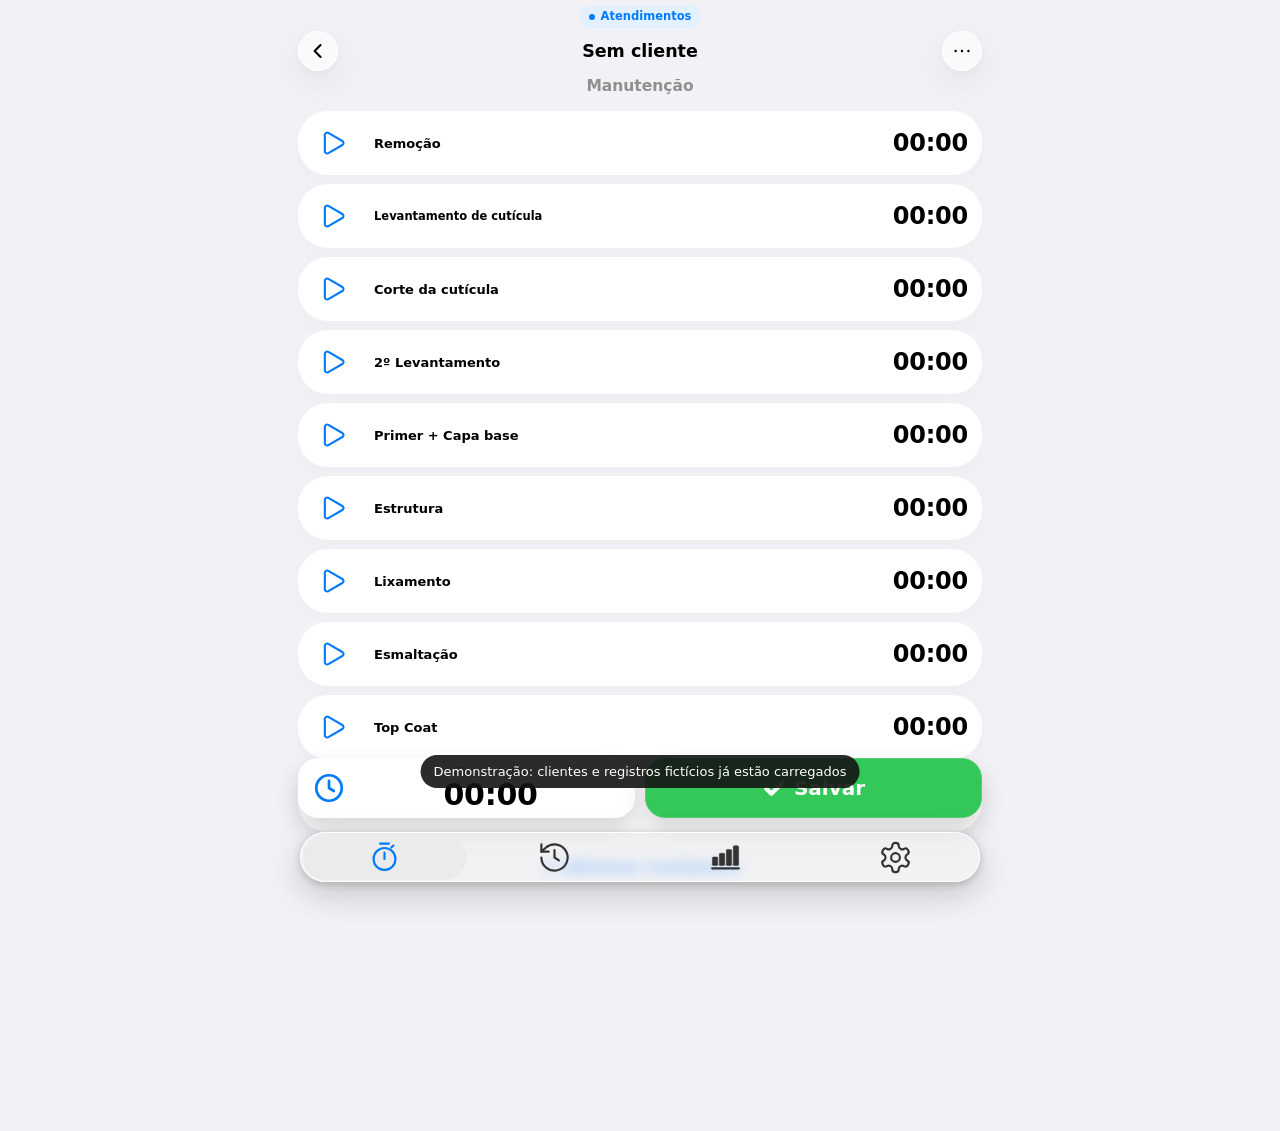
==== index.html @ 754de87c "Add files via upload" ====
<!doctype html>
<html lang="pt-BR" data-visual-style="classic">
<head>
  <meta charset="utf-8" />
  <meta name="viewport" content="width=device-width,initial-scale=1,viewport-fit=cover,user-scalable=no" />
  <meta name="theme-color" content="#F2F2F6" media="(prefers-color-scheme: light)" />
  <meta name="theme-color" content="#000000" media="(prefers-color-scheme: dark)" />
  <meta name="apple-mobile-web-app-capable" content="yes" />
  <meta name="apple-mobile-web-app-status-bar-style" content="default" />
  <meta name="apple-mobile-web-app-title" content="Cronômetro" />
  <meta name="robots" content="noindex,nofollow" />
  <link rel="manifest" href="./manifest.webmanifest" />
  <link rel="icon" type="image/png" sizes="192x192" href="./app-icon-192.png" />
  <link rel="apple-touch-icon" sizes="180x180" href="./apple-touch-icon.png" />
  <link rel="stylesheet" href="./styles.css" />
  <title>Cronômetro</title>
</head>
<body>
  <div id="app"><div class="boot-message">Abrindo Cronômetro…</div></div>
  <div id="toast" class="toast" role="status" aria-live="polite"></div>
  <script>window.APP_RELEASE="0.8.9";</script>
  <script src="./app.js"></script>
</body>
</html>
---- styles.css ----
:root{
  color-scheme:light dark;
  --bg:var(--light-bg,#F2F2F6);
  --card:var(--light-card,#FFFFFF);
  --text:var(--light-text,#000000);
  --secondary:var(--light-secondary,#85858A);
  --placeholder:var(--light-placeholder,#C5C5C7);
  --line:var(--light-line,#E7E7E8);
  --glass:var(--light-glass,rgba(255,255,255,.62));
  --float-border:var(--light-float-border,rgba(255,255,255,.92));
  --used-text:var(--light-used,#9A9A9F);

  --accent:var(--accent-light,#007AFF);
  --running:var(--action-light,#34C759);
  --action:var(--action-light,#34C759);
  --danger:#FF3B30;
  --delete-fixed:#E22400;

  --header-circle-border-color:var(--light-header-circle-border,#FFFFFF);
  --timer-border-color:var(--light-timer-border,#FFFFFF);

  --total-bg:var(--light-total-bg,#FFFFFF);
  --total-text:var(--light-total-text,#000000);
  --total-secondary:var(--light-total-secondary,#85858A);
  --total-border:var(--light-total-border,#FFFFFF);
  --total-icon-bg:var(--light-total-icon-bg,#EAF3FF);

  --save-bg:var(--action-light,#34C759);
  --save-border:var(--save-border-light,#56CF74);

  --tabbar-bg:var(--light-tabbar-bg,rgba(242,242,242,.53));
  --tabbar-border-color:var(--light-tabbar-border,#FFFFFF);
  --tabbar-icon-color:var(--light-tabbar-icon,#333333);
  --tabbar-selected-bg:var(--light-tabbar-selected-bg,#EBEBEB);
}

:root[data-theme="light"]{color-scheme:light}
:root[data-theme="dark"]{
  color-scheme:dark;
  --bg:var(--dark-bg,#000000);
  --card:var(--dark-card,#1C1C1E);
  --text:var(--dark-text,#FFFFFF);
  --secondary:var(--dark-secondary,#98989D);
  --placeholder:var(--dark-placeholder,#636366);
  --line:var(--dark-line,#38383A);
  --glass:var(--dark-glass,rgba(44,44,46,.72));
  --float-border:var(--dark-float-border,rgba(255,255,255,.12));
  --used-text:var(--dark-used,#747478);
  --accent:var(--accent-dark,#0A84FF);
  --running:var(--action-dark,#30D158);
  --action:var(--action-dark,#30D158);
  --danger:#FF453A;
  --header-circle-border-color:var(--dark-header-circle-border,#474747);
  --timer-border-color:var(--dark-timer-border,#38383A);
  --total-bg:var(--dark-total-bg,#1C1C1E);
  --total-text:var(--dark-total-text,#FFFFFF);
  --total-secondary:var(--dark-total-secondary,#98989D);
  --total-border:var(--dark-total-border,#38383A);
  --total-icon-bg:var(--dark-total-icon-bg,#172A40);
  --save-bg:var(--action-dark,#30D158);
  --save-border:var(--save-border-dark,#30D158);
  --tabbar-bg:var(--dark-tabbar-bg,rgba(28,28,30,.53));
  --tabbar-border-color:var(--dark-tabbar-border,#474747);
  --tabbar-icon-color:var(--dark-tabbar-icon,#C2C2C2);
  --tabbar-selected-bg:var(--dark-tabbar-selected-bg,#3A3A3C);
}

@media(prefers-color-scheme:dark){
  :root:not([data-theme="light"]){
    color-scheme:dark;
    --bg:var(--dark-bg,#000000);
    --card:var(--dark-card,#1C1C1E);
    --text:var(--dark-text,#FFFFFF);
    --secondary:var(--dark-secondary,#98989D);
    --placeholder:var(--dark-placeholder,#636366);
    --line:var(--dark-line,#38383A);
    --glass:var(--dark-glass,rgba(44,44,46,.72));
    --float-border:var(--dark-float-border,rgba(255,255,255,.12));
    --used-text:var(--dark-used,#747478);
    --accent:var(--accent-dark,#0A84FF);
    --running:var(--action-dark,#30D158);
    --action:var(--action-dark,#30D158);
    --danger:#FF453A;
    --header-circle-border-color:var(--dark-header-circle-border,#474747);
    --timer-border-color:var(--dark-timer-border,#38383A);
    --total-bg:var(--dark-total-bg,#1C1C1E);
    --total-text:var(--dark-total-text,#FFFFFF);
    --total-secondary:var(--dark-total-secondary,#98989D);
    --total-border:var(--dark-total-border,#38383A);
    --total-icon-bg:var(--dark-total-icon-bg,#172A40);
    --save-bg:var(--action-dark,#30D158);
    --save-border:var(--save-border-dark,#30D158);
    --tabbar-bg:var(--dark-tabbar-bg,rgba(28,28,30,.53));
    --tabbar-border-color:var(--dark-tabbar-border,#474747);
    --tabbar-icon-color:var(--dark-tabbar-icon,#C2C2C2);
    --tabbar-selected-bg:var(--dark-tabbar-selected-bg,#3A3A3C);
  }
}

*{box-sizing:border-box}
html{-webkit-text-size-adjust:100%;text-size-adjust:100%;background:var(--bg)}
html,body{margin:0;min-height:100%;font-family:-apple-system,BlinkMacSystemFont,"SF Pro Text","SF Pro Display",system-ui,sans-serif;background:var(--bg);color:var(--text)}
body{padding:env(safe-area-inset-top) 0 env(safe-area-inset-bottom);font-size:16px}
button,input,select,textarea{font:inherit;color:inherit}
button{cursor:pointer;-webkit-tap-highlight-color:transparent}
button:disabled{opacity:.28;cursor:default}

.app-shell{min-height:100vh;padding-bottom:calc(78px + env(safe-area-inset-bottom))}
.content{padding:var(--content-top,14px) var(--content-side,18px) 28px}
.sf-icon{width:24px;height:24px;fill:none;stroke:currentColor;stroke-width:var(--icon-stroke,1.8);stroke-linecap:round;stroke-linejoin:round;display:block;flex:0 0 auto}
.muted,.secondary-value{color:var(--secondary)}
.danger{color:var(--danger)!important}
.primary{color:var(--accent)}
.small{font-size:.84rem}
.sr-only{position:absolute!important;width:1px!important;height:1px!important;padding:0!important;margin:-1px!important;overflow:hidden!important;clip:rect(0,0,0,0)!important;white-space:nowrap!important;border:0!important}

.app-version-badge{
  position:fixed;top:calc(4px + env(safe-area-inset-top));left:50%;transform:translateX(-50%);z-index:9999;
  padding:2px 6px;border-radius:999px;font-size:9px;line-height:1.2;font-weight:600;letter-spacing:.01em;
  color:var(--secondary);background:color-mix(in srgb,var(--card) 78%,transparent);
  backdrop-filter:blur(10px);-webkit-backdrop-filter:blur(10px);pointer-events:none;
}


/* Cabeçalhos */
.topbar{
  position:sticky;top:0;z-index:10;background:var(--bg);border:0;
  min-height:var(--topbar-height,54px);padding:7px var(--content-side,18px) 8px;
}
.topbar>h1{margin:0;text-align:center;font-size:20px;font-weight:700;line-height:44px}
.topbar.simple{display:grid;grid-template-columns:1fr auto 1fr;align-items:center}
.topbar.simple h1{grid-column:2;margin:0;text-align:center;font-size:20px;font-weight:700;line-height:44px}
.section-tab-header{min-height:74px;padding-top:10px;padding-bottom:10px;display:grid;align-items:center}
.section-tab-header>h1,.section-tab-header.simple h1{line-height:54px}
.header-pill{grid-column:3;grid-row:1;justify-self:end;border:1px solid var(--float-border);background:var(--glass);color:var(--accent);min-height:38px;border-radius:999px;padding:0 12px;font-size:13px;font-weight:650;backdrop-filter:blur(22px);-webkit-backdrop-filter:blur(22px)}
.timer-topbar{padding-top:4px;padding-bottom:5px}
.header-row{
  height:var(--header-button,40px);display:grid;
  grid-template-columns:var(--header-button,40px) minmax(0,1fr) var(--header-button,40px);
  align-items:center;gap:8px;position:relative;
}
.circle-button{
  width:var(--header-button,40px);height:var(--header-button,40px);border:0;border-radius:50%;padding:0;
  display:grid;place-items:center;background:var(--glass);color:var(--text);
  backdrop-filter:blur(22px) saturate(145%);-webkit-backdrop-filter:blur(22px) saturate(145%);
}
.circle-button .sf-icon{width:var(--header-icon,22px);height:var(--header-icon,22px)}
.small-circle{width:40px;height:40px}
.glass{background:var(--glass);border:1px solid var(--float-border);box-shadow:0 1px 8px rgba(0,0,0,.035)}
.timer-topbar .circle-button{--icon-stroke:var(--header-icon-stroke,2.3);border:var(--header-circle-border,.75px) solid var(--header-circle-border-color,#fff);box-shadow:0 12px 36px rgba(0,0,0,.07),0 2px 8px rgba(0,0,0,.035)}
.timer-topbar .circle-button .sf-icon{stroke-width:var(--header-icon-stroke,2.3)}
.current-title{
  min-width:0;height:40px;border:0;background:transparent;color:var(--text);padding:0 4px;text-align:center;
  font-size:var(--title-size,17.5px);font-weight:680;line-height:20px;white-space:nowrap;overflow:hidden;text-overflow:ellipsis;
}
.current-title.untitled{font-size:var(--title-size,17.5px);font-weight:620;color:var(--text)}
.current-model-name{text-align:center;color:#8F8F8F;font-size:14.5px;font-weight:560;line-height:18px;margin:3px 0 1px}
.status-line{text-align:center;color:var(--secondary);font-size:12px;line-height:16px;margin-top:2px}
.text-button{grid-column:3;justify-self:end;border:0;background:transparent;color:var(--accent);font-size:15px;font-weight:600;padding:10px 0}

/* Janelas pequenas */
.popover-backdrop{position:fixed;inset:0;z-index:30;background:transparent}
.floating-window{
  background:color-mix(in srgb,var(--card) 94%,transparent);border:1px solid var(--float-border);
  box-shadow:0 12px 36px rgba(0,0,0,.07),0 2px 8px rgba(0,0,0,.035);border-radius:20px;overflow:hidden;z-index:31;
  backdrop-filter:blur(24px) saturate(145%);-webkit-backdrop-filter:blur(24px) saturate(145%);
}
.title-popover{position:absolute;top:40px;left:50%;transform:translateX(-50%);min-width:210px}
.model-popover{position:absolute;right:4px;top:47px;min-width:170px}
.title-popover button,.model-popover button{display:block;width:100%;min-height:44px;border:0;border-bottom:1px solid var(--line);background:transparent;text-align:left;padding:0 16px;font-size:14.5px}
.title-popover button:last-child,.model-popover button:last-child{border-bottom:0}

/* Cronômetros */
.timer-content{padding-top:8px;padding-bottom:160px}
.timer-list{display:grid;gap:var(--timer-list-gap,9px)}
.timer-card{
  width:100%;min-width:0;min-height:var(--timer-min-height,64px);border:var(--timer-border-width,0) solid var(--timer-border-color,transparent);border-radius:var(--timer-radius,30px);
  background:var(--card);color:var(--text);padding:var(--timer-pad-y,11px) var(--timer-pad-x,14px);
  display:grid;grid-template-columns:52px minmax(0,1fr) auto;align-items:center;gap:var(--timer-gap,10px);
  text-align:left;box-shadow:var(--timer-card-shadow,none);overflow:hidden;
}
.timer-card.central{grid-template-columns:1fr;text-align:center;justify-items:center}
.timer-card .icon{
  width:var(--timer-icon-size,38px);height:var(--timer-icon-size,38px);
  --icon-stroke:var(--timer-icon-stroke,1.8);display:grid;place-items:center;background:transparent;color:var(--accent);font-weight:750;
}
.timer-card .icon .sf-icon{width:var(--timer-icon-inner,21px);height:var(--timer-icon-inner,21px);stroke-width:var(--timer-icon-stroke,1.8)}
.timer-card.active .timer-state-icon .sf-icon,.timer-card.active .timer-state-icon .custom-active-icon{width:var(--active-timer-icon-size,28px);height:var(--active-timer-icon-size,28px)}
.custom-active-icon{display:block;object-fit:contain}
.timer-card .name{font-size:var(--timer-name-size,15px);font-weight:var(--timer-name-weight,620);min-width:0;text-align:var(--timer-name-align,left);align-self:var(--timer-name-v-align,center);overflow:hidden;text-overflow:ellipsis}
.timer-card .time{font-variant-numeric:tabular-nums;font-feature-settings:"tnum";font-weight:var(--timer-time-weight,780);font-size:var(--timer-time-size,24px);letter-spacing:-.25px;text-align:var(--timer-time-align,right);align-self:var(--timer-time-v-align,center);white-space:nowrap}
.timer-card.central .name,.timer-card.central .time{text-align:center;width:100%}
.timer-card.active{background:color-mix(in srgb,var(--running) 14%,var(--card));box-shadow:0 12px 30px color-mix(in srgb,var(--running) 20%,transparent)}
.timer-card.active .time{color:var(--running)}
.timer-card.active .icon{color:var(--running);background:transparent}
.timer-card.paused{background:var(--card);opacity:1}
.timer-card.paused .time,.timer-card.paused .name,.timer-card.paused .icon{color:var(--used-text)}
.timer-state-icon.spin .sf-icon,.timer-state-icon.spin .custom-active-icon{animation:timer-disc-spin var(--active-disc-duration,1400ms) linear infinite;transform-origin:50% 50%;will-change:transform}
@keyframes timer-disc-spin{to{transform:rotate(360deg)}}
.badge{display:inline-block;font-size:11px;line-height:16px;padding:1px 7px;border-radius:999px;background:color-mix(in srgb,var(--secondary) 12%,transparent);color:var(--secondary);margin:3px 0 0 6px;vertical-align:middle}
.add-card{--plus-stroke:var(--add-icon-stroke,2.5);border:0;background:transparent;color:var(--accent);min-height:var(--add-height,52px);border-radius:18px;width:100%;font-size:var(--add-text-size,14.5px);font-weight:var(--add-text-weight,620);display:flex;justify-content:center;align-items:center;gap:5px}
.add-card .sf-icon{width:18px;height:18px;stroke-width:var(--add-icon-stroke,2.5)}

/* Grupo flutuante: Tempo total + Salvar */
.floating-actions{
  position:fixed;left:var(--action-group-side,18px);right:var(--action-group-side,18px);bottom:calc(var(--action-group-bottom,82px) + env(safe-area-inset-bottom));
  z-index:19;display:grid;gap:var(--floating-gap,10px);
}
.floating-actions.single{grid-template-columns:1fr}
.floating-actions.timer-actions{grid-template-columns:minmax(0,1fr) minmax(0,1fr)}
.floating-card{background:var(--total-bg,var(--card));border:var(--total-border-width,1px) solid var(--total-border,var(--float-border));box-shadow:var(--total-shadow);backdrop-filter:blur(var(--total-blur,16px));-webkit-backdrop-filter:blur(var(--total-blur,16px))}
.total-card{
  min-width:0;height:var(--floating-height,60px);margin:0;padding:6px 10px 6px 6px;border-radius:var(--total-radius,20px);
  display:grid;grid-template-columns:var(--total-icon-box,48px) minmax(0,1fr);align-items:center;gap:4px;color:var(--total-text,var(--text));
}
.total-card .total-icon{
  width:100%;height:100%;border-radius:0;display:grid;place-items:center;
  color:var(--accent);background:transparent;
}
.total-card .total-icon .sf-icon{
  width:var(--total-icon-size,36px);height:var(--total-icon-size,36px);
  stroke-width:var(--total-icon-stroke,2.35);margin:auto;
}
.total-card .total-copy{
  min-width:0;height:100%;display:grid;grid-template-rows:auto auto;
  align-content:center;justify-items:center;gap:2px;text-align:center;
}
.total-card small{font-size:var(--total-label-size,12px);font-weight:var(--total-label-weight,500);color:var(--total-secondary,var(--secondary));line-height:1.05}
.total-card .total-time{
  font-size:var(--total-time-size,30px);font-weight:var(--total-time-weight,700);line-height:1;
  font-variant-numeric:tabular-nums;font-feature-settings:"tnum";letter-spacing:-.25px;white-space:nowrap;
}
.total-card.running .total-time{color:var(--running)}
.total-colon{display:inline-block;visibility:visible}
.total-colon.blink{animation:total-colon-blink 1s steps(1,end) infinite}
@keyframes total-colon-blink{0%,49.999%{visibility:visible}50%,99.999%{visibility:hidden}100%{visibility:visible}}
.save-btn{
  --check-stroke:var(--save-icon-stroke,4);
  min-width:0;height:var(--floating-height,60px);border:var(--save-border-width,1px) solid var(--save-border);border-radius:var(--save-radius,20px);
  background:var(--save-bg,var(--action));color:#fff;font-size:var(--save-text-size,20px);font-weight:var(--save-text-weight,700);
  box-shadow:var(--save-shadow);backdrop-filter:blur(var(--save-blur,0));-webkit-backdrop-filter:blur(var(--save-blur,0));
  display:flex;align-items:center;justify-content:center;gap:var(--save-gap,7px)
}
.save-btn .sf-icon{width:var(--save-icon-size,25px);height:var(--save-icon-size,25px);stroke-width:var(--save-icon-stroke,4)}

/* Barra de abas flutuante — não existe rodapé atrás */
.tabbar{
  position:fixed;bottom:calc(var(--tabbar-bottom,18px) + env(safe-area-inset-bottom));left:var(--tabbar-left,14px);right:var(--tabbar-right,14px);z-index:20;
  height:var(--tabbar-height,50px);display:flex;gap:var(--tabbar-gap,6px);padding:var(--tabbar-padding,1.5px);overflow:hidden;
  background:var(--tabbar-bg);border:var(--tabbar-border-width,.75px) solid var(--tabbar-border-color);border-radius:var(--tabbar-radius,999px);
  box-shadow:var(--tabbar-shadow);backdrop-filter:blur(var(--tabbar-blur,7px)) saturate(100%);-webkit-backdrop-filter:blur(var(--tabbar-blur,7px)) saturate(100%);
}
.tabbar::-webkit-scrollbar{display:none}
.tabbar button{
  --icon-stroke:var(--tab-icon-stroke,1.5);
  border:0;background:transparent;color:var(--tabbar-icon-color,#333);padding:0 3px;min-width:0;flex:1 1 0;
  border-radius:999px;display:grid;place-items:center;gap:0;font-size:10px;transition:background-color .18s ease,color .18s ease,transform .12s ease;
}
.tabbar button .sf-icon{width:var(--tab-icon,35px);height:var(--tab-icon,35px);stroke-width:var(--tab-icon-stroke,1.5)}
.tabbar button.active{background:var(--tabbar-selected-bg,#EBEBEB);color:var(--accent);font-weight:650}
.tabbar button:active{transform:scale(.98)}
.tabbar .tab-label{display:none}
.tabbar .sf-icon{margin:auto}

/* Componentes genéricos */
.section-title{font-size:28px;margin:8px 0 18px}
.panel{background:var(--card);border-radius:var(--panel-radius,24px);padding:0 16px;box-shadow:none;margin-bottom:12px;overflow:hidden}
.panel h3{margin:0;padding:15px 0 7px;font-size:16px}
.row{display:flex;align-items:center;justify-content:space-between;gap:12px;min-height:52px;padding:8px 0;border-bottom:1px solid var(--line);font-size:14.5px}
.row:last-child{border-bottom:0}
.empty{text-align:center;color:var(--secondary);padding:40px 20px;font-size:14.5px}
.ios-button,.chip{border:0;background:var(--card);color:var(--accent);border-radius:999px;padding:9px 13px;font-size:14px}
.toolbar{display:flex;gap:8px;flex-wrap:wrap;margin:10px 0}
.toolbar button{border:0;border-radius:14px;padding:9px 12px;background:color-mix(in srgb,var(--secondary) 10%,transparent);color:var(--text);font-size:14px}

/* Modal / folha inferior */
.modal-wrap{position:fixed;inset:0;z-index:40;background:rgba(0,0,0,.13);display:flex;align-items:flex-end}
.pending-switch-wrap{
  z-index:90;
  background:rgba(0,0,0,.48);
  align-items:center;
  justify-content:center;
  padding:22px;
}
.pending-switch-sheet{
  width:min(100%,390px);
  max-height:none;
  overflow:visible;
  border-radius:28px;
  padding:22px 18px 18px;
  background:var(--card);
  box-shadow:0 20px 70px rgba(0,0,0,.32);
}



.pending-switch-copy{
  padding:2px 6px 18px;
  text-align:left;
}
.pending-switch-copy h2{
  margin:0 0 9px;
  font-size:22px;
  line-height:1.15;
  font-weight:760;
  letter-spacing:-.35px;
}
.pending-switch-copy p{
  margin:0;
  color:var(--secondary);
  font-size:15px;
  line-height:1.4;
}
.pending-switch-actions{
  display:grid;
  gap:9px;
}
.pending-switch-button{
  min-height:54px;
  width:100%;
  border:0;
  border-radius:18px;
  padding:10px 14px;
  font:inherit;
  font-size:15px;
  font-weight:680;
  line-height:1.2;
  text-align:center;
}
.pending-switch-button.primary{
  background:var(--accent);
  color:#fff;
}
.pending-switch-button.danger{
  background:rgba(226,36,0,.12);
  color:#E22400;
}
.pending-switch-button.secondary{
  background:var(--surface-2,#2C2C2E);
  color:var(--text);
}

.sheet{width:100%;max-height:91vh;overflow:auto;background:var(--bg);border-radius:var(--modal-radius,52px) var(--modal-radius,52px) 0 0;padding:8px 0 calc(25px + env(safe-area-inset-bottom));box-shadow:0 -10px 44px rgba(0,0,0,.08)}
.sheet-head{min-height:64px;display:grid;grid-template-columns:52px 1fr 52px;align-items:center;gap:8px;position:sticky;top:0;background:color-mix(in srgb,var(--bg) 94%,transparent);backdrop-filter:blur(22px);-webkit-backdrop-filter:blur(22px);padding:6px 18px;z-index:3}
.sheet-head h2{grid-column:2;margin:0;text-align:center;font-size:20px;font-weight:700;white-space:nowrap;overflow:hidden;text-overflow:ellipsis}
.sheet-head .circle-button{width:52px;height:52px}
.details-sheet .sheet-head{grid-template-columns:42px 1fr 42px;min-height:54px;padding-top:4px;padding-bottom:4px}
.details-sheet .sheet-head .circle-button{width:38px;height:38px;justify-self:center;align-self:center}
.details-sheet .sheet-head .circle-button .sf-icon{width:18px;height:18px;margin:auto}
.details-sheet .sheet-spacer{width:38px;height:38px}
.sheet-head>.chip{grid-column:3;grid-row:1;width:52px;height:52px;border-radius:50%;padding:0;font-size:0;background:var(--glass);border:1px solid var(--float-border);display:grid;place-items:center}
.sheet-head>.chip::after{content:"×";font-size:28px;line-height:1;color:var(--text);font-weight:300}
.sheet-head>#closeToModels::after{content:"✓";font-size:20px;font-weight:650;color:var(--accent)}
.sheet-spacer{width:52px;height:52px}
.sheet-body{padding:2px 0 8px}
.sheet-card{background:var(--card);border-radius:var(--sheet-card-radius,30px);margin:0 18px 14px;padding:0 18px;overflow:hidden;box-shadow:none;border:0}
.sheet-row{min-height:56px;width:100%;border:0;border-bottom:1px solid var(--line);background:transparent;text-align:left;font-size:15px;padding:0}
.sheet-row:last-child{border-bottom:0}
.detail-card-title{min-height:48px;display:flex;align-items:center;font-size:15px;font-weight:650}
.detail-card-divider{height:1px;background:var(--line)}
.detail-size-options{display:grid;grid-template-columns:repeat(2,minmax(0,1fr));gap:3px;padding:7px 0}
.detail-size-options button{min-height:40px;border:0;border-radius:999px;background:transparent;color:var(--secondary);font-size:13px;font-weight:650;position:relative;z-index:0}
.detail-size-options button.selected{color:var(--accent);font-weight:700}
.detail-size-options button.selected::before{content:"";position:absolute;inset:2px;z-index:-1;border-radius:999px;background:var(--tabbar-selected-bg,#EBEBEB)}
.action-row{color:var(--text)}
.notes-box{display:block;width:100%;min-height:122px;resize:vertical;border:0;outline:0;background:transparent;color:var(--text);font-size:15px;line-height:20px;padding:16px 0}
.sheet .panel{margin:0 18px 12px;border-radius:var(--sheet-card-radius,30px)}
.sheet>.toolbar,.sheet>h3,.sheet>p{margin-left:18px;margin-right:18px}
.sheet button.action{width:calc(100% - 36px);margin:6px 18px;border:0;border-radius:20px;background:var(--card);color:var(--text);padding:14px 18px;text-align:left;font-size:14.5px}

.toast{position:fixed;z-index:70;left:50%;transform:translateX(-50%);bottom:calc(112px + env(safe-area-inset-bottom));background:rgba(20,20,20,.9);color:#fff;padding:9px 13px;border-radius:999px;font-size:13px;opacity:0;pointer-events:none;transition:.2s}
.toast.show{opacity:1}
.undo{position:fixed;z-index:25;left:18px;right:18px;bottom:calc(112px + env(safe-area-inset-bottom));background:#222;color:#fff;border-radius:18px;padding:12px 14px;display:flex;justify-content:space-between;align-items:center;font-size:14px}
.undo button{border:0;background:transparent;color:#64A8FF;font-weight:700}

@media(min-width:700px){
  .content,.topbar,.settings-content{max-width:720px;margin-left:auto;margin-right:auto}
  .floating-actions{max-width:684px;margin-left:auto;margin-right:auto}
  .sheet{max-width:720px;margin-left:auto;margin-right:auto}
  .tabbar{left:50%;right:auto;width:min(680px,calc(100% - 28px));transform:translateX(-50%);justify-content:center}
  .tabbar button{flex:1 1 0}
}


/* Modelos */
.models-header{position:sticky;min-height:50px;padding-top:5px;padding-bottom:5px}
.models-header h1{line-height:40px!important}
.models-edit-button{
  grid-column:3;justify-self:end;height:40px;min-width:66px;padding:0 14px;border-radius:20px;
  background:var(--glass);border:1px solid var(--float-border);color:var(--accent);box-shadow:0 1px 8px rgba(0,0,0,.035);
  backdrop-filter:blur(22px) saturate(145%);-webkit-backdrop-filter:blur(22px) saturate(145%);
}
.models-page{padding-top:12px}
.create-model-card{width:100%;height:56px;border:0;border-radius:20px;background:var(--card);color:var(--accent);display:flex;align-items:center;justify-content:center;gap:7px;font-size:15px;font-weight:620;margin-bottom:12px}
.create-model-card .sf-icon{width:19px;height:19px}
.models-list{background:var(--card);border-radius:26px;overflow:visible}
.model-list-item{position:relative;min-height:62px;display:flex;align-items:center;padding:7px 10px 7px 16px;border-bottom:1px solid var(--line)}
.model-list-item:last-child{border-bottom:0}
.model-main{flex:1;align-self:stretch;border:0;background:transparent;text-align:left;padding:5px 8px 5px 0;display:grid;align-content:center;gap:2px;min-width:0}
.model-main strong{font-size:15px;font-weight:620;white-space:nowrap;overflow:hidden;text-overflow:ellipsis}
.model-main span{font-size:12.5px;color:var(--secondary)}
.model-reorder{display:flex;gap:5px}
.model-reorder button{width:38px;height:38px;border:0;border-radius:50%;background:color-mix(in srgb,var(--secondary) 10%,transparent);font-size:17px}


/* Modelos como menu lateral flutuante */
.models-drawer-overlay{
  position:fixed;inset:0;z-index:60;background:rgba(0,0,0,.34);
  display:flex;justify-content:flex-start;align-items:stretch;
}
.models-drawer{
  width:min(86vw,350px);height:100%;
  background:var(--bg);color:var(--text);
  box-shadow:18px 0 42px rgba(0,0,0,.20);
  overflow-y:auto;overflow-x:hidden;
  border-radius:0 28px 28px 0;
  animation:models-drawer-in .22s ease-out both;
}
@keyframes models-drawer-in{
  from{transform:translateX(-100%)}
  to{transform:translateX(0)}
}
.models-drawer .models-header{
  position:sticky;top:0;z-index:4;
  grid-template-columns:minmax(64px,1fr) auto minmax(64px,1fr);
  background:var(--bg);
}
.models-drawer .models-header h1{grid-column:2}
.models-drawer .models-edit-button{
  grid-column:1;grid-row:1;justify-self:start;
  min-width:64px;padding:0 10px;
}
.models-close-button{
  grid-column:3;grid-row:1;justify-self:end;
  width:40px;height:40px;
  border:1px solid var(--float-border);
  box-shadow:0 1px 8px rgba(0,0,0,.035);
}
.models-close-button .sf-icon{width:20px;height:20px;stroke-width:2}
.models-drawer .models-page{
  position:relative;padding:12px 14px calc(30px + env(safe-area-inset-bottom));
}
.models-drawer .create-model-card{height:52px;border-radius:18px}
.models-drawer .models-list{border-radius:22px}
.models-drawer .model-list-item{padding-left:14px;padding-right:8px}
.models-drawer .model-main strong{font-size:14.5px}
.models-drawer .model-main span{font-size:12px}
.models-drawer .model-popover{right:4px;max-width:calc(100% - 10px)}
.models-drawer .popover-backdrop{z-index:70}
.models-drawer .floating-window{z-index:71}


/* Ajustes */
.settings-content{padding:7px 0 30px}
.settings-section{margin:0 0 22px}
.section-label{
  margin:0 calc(var(--settings-side,18px) + var(--settings-pad-x,18px)) 7px;
  color:var(--secondary);font-size:13px;font-weight:500;text-transform:none;text-align:left
}
.settings-card{
  background:var(--card);border-radius:var(--settings-radius,30px);margin:0 var(--settings-side,18px);
  padding:0 var(--settings-pad-x,18px);overflow:hidden;box-shadow:none;border:0;
}
.settings-row{width:100%;min-height:var(--settings-row-height,56px);display:flex;align-items:center;justify-content:space-between;gap:12px;border:0;border-bottom:1px solid var(--line);background:transparent;padding:0;font-size:15px;text-align:left}
.settings-row:last-child{border-bottom:0}
.settings-row>span:first-child{min-width:0}
.button-row{color:var(--text);cursor:pointer}
.accent-button-row{color:var(--accent)}
.secondary-value{font-size:14px;text-align:right;max-width:52%;line-height:18px}
.section-footer{
  color:var(--secondary);font-size:14px;line-height:19px;
  margin:7px calc(var(--settings-side,18px) + var(--settings-pad-x,18px)) 0;
  white-space:normal;text-align:left
}
.select-wrap{display:flex;align-items:center;gap:5px;color:var(--secondary)}
.select-wrap select{appearance:none;-webkit-appearance:none;border:0;background:transparent;color:var(--secondary);font-size:14px;text-align:right;padding:9px 0;outline:0}
.chevrons{color:var(--secondary);width:16px;height:18px;display:grid;place-items:center;overflow:hidden}
.chevrons .sf-icon{width:15px;height:15px}
.color-card{padding:14px var(--settings-pad-x,18px)}
.ios-switch{width:72px;height:32px;border-radius:16px;background:#C5C5C7;position:relative;flex:0 0 auto;transition:.18s}
.ios-switch::after{content:"";position:absolute;width:39px;height:28px;left:2px;top:2px;border-radius:15px;background:#fff;box-shadow:0 1px 3px rgba(0,0,0,.18);transition:.18s}
.ios-switch.on{background:var(--switch-on,#34C759)}
.ios-switch.on::after{transform:translateX(29px)}
.theme-presets{display:flex;gap:8px;overflow-x:auto;overscroll-behavior-x:contain;-webkit-overflow-scrolling:touch;padding:2px 1px 6px;scrollbar-width:none}
.theme-presets::-webkit-scrollbar{display:none}
.theme-preset{flex:0 0 64px;min-height:58px;border:0;border-radius:16px;background:transparent;color:var(--secondary);display:grid;place-items:center;align-content:center;gap:4px;padding:5px 3px;text-align:center;font-size:10.5px}
.theme-preset.selected{background:var(--tabbar-selected-bg,#EBEBEB);color:var(--accent);outline:0}
.theme-dot{width:30px;height:30px;border-radius:50%;background:linear-gradient(135deg,var(--theme-accent) 0 50%,var(--theme-action) 50%);flex:0 0 auto}
.custom-theme-row{margin-top:12px;border-top:1px solid var(--line);padding-top:12px;display:flex;align-items:center;gap:10px;color:var(--secondary);font-size:13px}
.custom-theme-row input{width:38px;height:38px;border:0;background:transparent;padding:0}

.animation-settings-card{margin-top:0}
.animation-speed-row{padding:6px 0;min-height:56px}
.animation-speed-options{width:100%;display:grid;grid-template-columns:repeat(3,minmax(0,1fr));gap:3px}
.animation-speed-options button{
  min-height:42px;border:0;border-radius:999px;background:transparent;color:var(--secondary);
  font-size:13px;font-weight:600;position:relative;z-index:0
}
.animation-speed-options button.selected{color:var(--accent);font-weight:700}
.animation-speed-options button.selected::before{
  content:"";position:absolute;inset:2px;z-index:-1;border-radius:999px;background:var(--tabbar-selected-bg,#EBEBEB)
}
.animation-speed-options.four-options{grid-template-columns:repeat(4,minmax(0,1fr))}
.animation-speed-options.four-options button{font-size:11.5px}
.compact-title-row{min-height:48px}
.range-wrap{display:flex;align-items:center;gap:8px;min-width:58%;justify-content:flex-end;color:var(--secondary);font-size:12px}
.range-wrap input[type=range]{width:min(150px,42vw);accent-color:var(--accent)}

/* Histórico */
.history-content{padding-top:8px}
.history-day{font-weight:700;margin:20px 2px 8px;font-size:14px}
.history-card{width:100%;border:0;background:var(--card);color:var(--text);border-radius:var(--history-radius,20px);padding:var(--history-pad-y,14px) var(--history-pad-x,16px);text-align:left;margin:6px 0;box-shadow:none}
.history-card .top{display:flex;justify-content:space-between;gap:12px;font-size:14.5px}
.history-card .top strong{color:var(--text);font-size:var(--history-title-size,16px);font-weight:700}
.filters{display:grid;grid-template-columns:minmax(0,1fr) minmax(0,1fr);gap:8px;margin-bottom:12px}
.filters>*{min-width:0}
.filters input,.filters select,.panel input,.panel select,.panel textarea{width:100%;min-width:0;border:0;background:var(--card);color:var(--text);border-radius:14px;padding:10px;font-size:14px;outline:0}
.filters input::placeholder,.panel textarea::placeholder,.notes-box::placeholder{color:var(--placeholder)}
.date-filter{position:relative;min-width:0;width:100%}
.date-filter input{padding-right:34px}
.date-filter button{position:absolute;right:5px;top:50%;transform:translateY(-50%);width:28px;height:28px;border:0;border-radius:50%;padding:0;display:grid;place-items:center;background:color-mix(in srgb,var(--secondary) 12%,transparent);color:var(--secondary)}
.date-filter button .sf-icon{width:15px;height:15px}
.history-total{display:inline-flex;align-items:center;gap:5px;font-variant-numeric:tabular-nums;font-weight:650;white-space:nowrap}
.history-total .sf-icon{width:18px;height:18px;stroke-width:1.8;color:var(--secondary)}
.history-header{grid-template-columns:minmax(70px,1fr) auto minmax(70px,1fr)}
.history-header>span{grid-column:1}
.history-header h1{grid-column:2}
.history-header .header-pill{grid-column:3}

/* Detalhes de registro salvo */
.record-detail-sheet{padding-top:0;max-height:96vh;border-radius:34px 34px 0 0}
.record-detail-head{min-height:52px;grid-template-columns:42px minmax(0,1fr) 42px;padding:4px 14px;top:0}
.record-detail-head .record-detail-close{width:36px;height:36px;justify-self:start}
.record-detail-head .record-detail-close .sf-icon{width:18px;height:18px;margin:auto}
.record-title-button{grid-column:2;grid-row:1;min-width:0;border:0;background:transparent;color:var(--text);display:flex;align-items:center;justify-content:center;gap:6px;padding:0 4px;font-size:17px;font-weight:700;white-space:nowrap;overflow:hidden}
.record-title-button span{overflow:hidden;text-overflow:ellipsis}
.record-title-button .sf-icon{width:16px;height:16px;flex:0 0 auto;color:var(--secondary);stroke-width:1.9}
.record-detail-check{grid-column:3;grid-row:1;justify-self:end;width:36px;height:36px;border-radius:50%;border:0;padding:0;background:var(--accent);color:#fff;display:grid;place-items:center}
.record-detail-check .sf-icon{width:19px;height:19px;stroke-width:3.3;margin:auto}
.record-detail-body{padding:10px 0 calc(20px + env(safe-area-inset-bottom))}
.record-actions{display:flex;gap:8px;margin:0 18px 10px;justify-content:flex-end;flex-wrap:wrap}
.record-actions button{border:0;border-radius:999px;background:var(--card);color:var(--text);padding:9px 12px;font-size:13px}
.record-actions button.danger{color:var(--delete-fixed,#E22400)!important}
.detail-time-with-icon{display:inline-flex;align-items:center;gap:6px}
.detail-time-with-icon .sf-icon{width:19px;height:19px;color:var(--secondary);stroke-width:1.8}
.record-timers-list{display:grid;gap:8px;margin:0 18px 12px}
.record-timer-card{background:var(--card);border-radius:20px;overflow:hidden}
.record-timer-card>summary{list-style:none;min-height:62px;padding:8px 14px;display:grid;grid-template-columns:minmax(0,1fr) auto;align-items:center;gap:10px;cursor:pointer}
.record-timer-card>summary::-webkit-details-marker{display:none}
.record-timer-title{min-width:0;font-size:17px;font-weight:700;line-height:20px;overflow:hidden;text-overflow:ellipsis}
.record-timer-title .badge{font-size:9.5px;margin-left:4px;padding:1px 5px}
.record-timer-time{display:inline-flex;align-items:center;gap:6px;white-space:nowrap;font-variant-numeric:tabular-nums}
.record-timer-time .sf-icon{width:21px;height:21px;color:var(--secondary);stroke-width:1.8}
.record-timer-time strong{font-size:22px;font-weight:780;letter-spacing:-.3px}
.record-timer-extra{border-top:1px solid var(--line);padding:4px 14px 12px}
.record-interval-label{padding:9px 0 2px}
.record-timer-extra button.action{width:100%;margin:8px 0 0;border-radius:16px}

/* Estatísticas */
.stats-grid{display:grid;gap:12px}
.stat-big{font-size:28px;font-weight:780;font-variant-numeric:tabular-nums}
.bar{height:8px;background:var(--line);border-radius:999px;overflow:hidden;margin:6px 0 10px}
.bar>span{display:block;height:100%;background:var(--accent);border-radius:inherit}



/* =========================
   v0.8.0 — refinamentos
   ========================= */

/* Cabeçalhos das abas principais mais altos e recentralizados */
.section-tab-header{
  min-height:84px;
  padding-top:13px;
  padding-bottom:13px;
}
.section-tab-header>h1,.section-tab-header.simple h1{line-height:58px}

/* Nome do modelo na tela inicial */
.current-model-name{
  font-size:15.5px;
  font-weight:600;
  line-height:20px;
  margin:5px 0 2px;
}

/* Contraste intermediário para cronômetros usados/pausados */
.timer-card.paused .time,
.timer-card.paused .name,
.timer-card.paused .icon{color:var(--used-text)}

/* Marcador visual por cronômetro */
.timer-name-wrap{
  min-width:0;
  display:flex;
  align-items:center;
  gap:8px;
}
.timer-card.central .timer-name-wrap{
  width:100%;
  justify-content:center;
}
.timer-visual-marker{
  width:30px;height:30px;flex:0 0 30px;
  display:grid;place-items:center;
  font-size:25px;line-height:1;
  color:var(--accent);
}
.timer-visual-marker img,
.timer-visual-marker svg{width:27px;height:27px;display:block;object-fit:contain}



.timer-visual-marker.empty{display:none}
.timer-card .name.fit-long{font-size:max(11.5px,calc(var(--timer-name-size,15px) - 1.5px))}
.timer-card .name.fit-xlong{font-size:max(10.5px,calc(var(--timer-name-size,15px) - 3px))}
.timer-card.central .name.fit-long{font-size:max(14px,calc(var(--timer-name-size,18px) - 2px))}
.timer-card.central .name.fit-xlong{font-size:max(12px,calc(var(--timer-name-size,18px) - 4px))}

/* Tempo total cresce em vez de encolher os algarismos */
.floating-actions.timer-actions.total-hours{
  grid-template-columns:minmax(0,1.3fr) minmax(108px,.7fr);
}
.floating-actions.timer-actions.total-xlong{
  grid-template-columns:minmax(0,1.5fr) minmax(104px,.5fr);
}
.total-time{font-size:var(--total-time-size,30px)!important}

/* Confirmação visual forte depois de Salvar */
.save-confirmation{
  position:fixed;inset:0;z-index:120;
  display:grid;place-items:center;
  pointer-events:none;
  background:rgba(0,0,0,.08);
  animation:save-confirmation-fade 1.35s ease both;
}
.save-confirmation-card{
  min-width:178px;
  padding:22px 24px 20px;
  border-radius:28px;
  background:color-mix(in srgb,var(--card) 94%,transparent);
  color:var(--text);
  box-shadow:0 18px 65px rgba(0,0,0,.25);
  backdrop-filter:blur(26px) saturate(145%);
  -webkit-backdrop-filter:blur(26px) saturate(145%);
  display:grid;justify-items:center;gap:9px;
  font-size:16px;font-weight:720;
}
.save-confirmation-icon{
  width:50px;height:50px;border-radius:50%;
  background:var(--action);
  color:#fff;display:grid;place-items:center;
}
.save-confirmation-icon .sf-icon{width:29px;height:29px;stroke-width:3.4}
@keyframes save-confirmation-fade{
  0%{opacity:0;transform:scale(.96)}
  10%,80%{opacity:1;transform:scale(1)}
  100%{opacity:0;transform:scale(.99)}
}

/* Botão de lixeira: navegação vermelha, mas não destrutiva */
.history-header .header-pill{
  color:var(--delete-fixed,#E22400)!important;
}

/* Histórico — cor importante no ícone e no tempo, sem aparência de play/pause */
.history-card{
  border-radius:22px;
  border-left:3px solid color-mix(in srgb,var(--accent) 72%,transparent);
  padding-left:15px;
}
.history-total{color:var(--accent)}
.history-total .sf-icon{color:var(--accent)}
.history-meta{
  margin-top:5px;
  font-size:11.5px;
  color:var(--secondary);
}
.history-filters{grid-template-columns:minmax(0,1fr) minmax(0,1fr)}
.stats-area-filter{
  margin:2px 18px 15px;
}
.stats-area-filter select{
  width:100%;border:0;border-radius:16px;padding:11px 12px;
  background:var(--card);color:var(--text);font-size:14px;
}

/* Detalhe de registro */
.record-timer-card{
  border-radius:22px;
  border-left:3px solid var(--accent);
  background:color-mix(in srgb,var(--accent) 5%,var(--card));
}
.record-timer-card>summary{min-height:68px;padding:9px 14px}
.record-timer-title{
  font-size:18.5px;
  line-height:22px;
  display:flex;align-items:center;gap:7px;
}
.record-timer-time{color:var(--accent)}
.record-timer-time .sf-icon{width:23px;height:23px;color:var(--accent);stroke-width:1.9}
.record-timer-time strong{font-size:26px;font-weight:790}
.record-inline-marker{
  width:27px;height:27px;display:inline-grid;place-items:center;
  flex:0 0 27px;font-size:23px;color:var(--accent)
}
.record-inline-marker img,.record-inline-marker svg{width:24px;height:24px;object-fit:contain}
.record-inline-marker.empty{display:none}
.record-detail-head .record-detail-close{
  width:34px;height:34px;padding:0;display:grid;place-items:center;
}
.record-detail-head .record-detail-close .sf-icon{width:16px;height:16px;margin:auto}
.record-detail-check{
  width:36px;height:36px;
}
.record-detail-wrap{padding-top:0}

/* Detalhes da tela inicial */
.details-sheet .sheet-head .detail-close-button{
  width:32px;height:32px;padding:0;display:grid;place-items:center;
}
.details-sheet .sheet-head .detail-close-button .sf-icon{
  width:15px;height:15px;margin:auto;
}
.details-sheet .sheet-head{grid-template-columns:38px 1fr 38px}
.details-sheet .sheet-body{padding-top:8px}
.detail-section-label{
  margin:0 36px 6px;
  color:var(--secondary);
  font-size:13px;font-weight:520;
  text-align:left;
}
.timer-size-detail-card{padding:6px 10px;margin-bottom:14px}
.detail-size-options{
  grid-template-columns:repeat(3,minmax(0,1fr));
  padding:0;
  gap:3px;
}
.detail-size-options button{min-height:44px}
.detail-size-options button[data-timer-size="small"]{font-size:12px}
.detail-size-options button[data-timer-size="medium"]{font-size:14.5px}
.detail-size-options button[data-timer-size="large"]{font-size:17px}
.detail-action-card{
  padding:0;
  overflow:hidden;
}
.detail-action-card .detail-action{
  width:100%;min-height:56px;border:0;background:transparent;
  color:var(--accent);font-size:15px;font-weight:650;
  display:grid;place-items:center;text-align:center;
}
.notes-detail-card{padding:12px 14px}
.notes-detail-card .notes-box{margin:0}

/* Alto risco: vermelho fixo, independente do tema */
.pending-switch-button.danger{
  background:var(--delete-fixed,#E22400)!important;
  color:#FFFFFF!important;
}

/* Áreas */
.area-row-actions{display:flex;align-items:center;gap:4px}
.area-row-actions button{
  border:0;background:transparent;color:var(--accent);
  padding:8px 6px;font-size:12.5px;font-weight:620;
}
.area-row-actions button.danger{color:var(--delete-fixed,#E22400)!important}
.models-area-title{
  margin:17px 8px 6px;
  color:var(--secondary);
  font-size:12px;font-weight:650;
}
.model-area-row{
  margin:0 18px 12px;padding:0 16px;
  min-height:52px;border-radius:22px;background:var(--card);
  display:flex;align-items:center;justify-content:space-between;gap:12px;
}
.model-area-row select{
  border:0;background:transparent;color:var(--accent);
  text-align:right;font-size:14px;max-width:55%;
}
.model-timer-heading{display:flex;align-items:center;gap:8px;min-width:0}
.model-timer-heading .timer-visual-marker{width:28px;height:28px;flex-basis:28px;font-size:23px}
.model-timer-heading strong{overflow:hidden;text-overflow:ellipsis}

/* Editor de marcador */
.marker-editor-sheet{max-height:90vh}
.marker-preview{
  width:72px;height:72px;border-radius:22px;margin:2px auto 14px;
  background:var(--card);display:grid;place-items:center;
  color:var(--accent);font-size:48px;
}
.marker-preview img,.marker-preview svg{width:52px;height:52px;object-fit:contain}
.marker-tabs{
  margin:0 18px 12px;display:grid;grid-template-columns:repeat(4,1fr);
  gap:4px;padding:4px;background:var(--card);border-radius:999px;
}
.marker-tabs button{
  min-height:36px;border:0;border-radius:999px;background:transparent;
  color:var(--secondary);font-size:12px;font-weight:650;
}
.marker-tabs button.selected{background:var(--tabbar-selected-bg);color:var(--accent)}
.marker-pane{margin:0 18px 14px}
.marker-pane input,.marker-pane textarea{
  width:100%;border:0;border-radius:18px;background:var(--card);
  color:var(--text);padding:12px 14px;font-size:15px;outline:0;
}
.marker-pane textarea{min-height:108px;resize:vertical}
.marker-grid{display:grid;grid-template-columns:repeat(5,1fr);gap:7px}
.marker-grid button{
  aspect-ratio:1;border:0;border-radius:18px;background:var(--card);
  color:var(--accent);display:grid;place-items:center;
}
.marker-grid button .sf-icon{width:25px;height:25px}
.marker-editor-actions{display:grid;gap:8px;margin:0 18px 18px}
.marker-editor-actions button{
  min-height:50px;border:0;border-radius:18px;background:var(--card);
  color:var(--accent);font-weight:650;
}
.marker-editor-actions button.primary{background:var(--accent);color:#fff}
.marker-editor-actions button.danger{color:var(--delete-fixed,#E22400)!important}

/* Janela de texto própria, inspirada no iOS */
.ios-text-prompt-backdrop{
  position:fixed;inset:0;z-index:150;background:rgba(0,0,0,.42);
  display:grid;place-items:center;padding:22px;
}
.ios-text-prompt{
  width:min(100%,380px);border-radius:28px;
  background:color-mix(in srgb,var(--card) 96%,transparent);
  color:var(--text);
  box-shadow:0 22px 80px rgba(0,0,0,.30);
  backdrop-filter:blur(28px) saturate(145%);
  -webkit-backdrop-filter:blur(28px) saturate(145%);
  overflow:hidden;
}
.ios-text-prompt-copy{padding:22px 20px 12px;text-align:center}
.ios-text-prompt-copy h2{font-size:19px;line-height:23px;margin:0 0 7px}
.ios-text-prompt-copy p{font-size:13.5px;line-height:18px;color:var(--secondary);margin:0}
.ios-text-prompt-field{padding:0 16px 16px}
.ios-text-prompt-field input,.ios-text-prompt-field textarea{
  width:100%;border:1px solid color-mix(in srgb,var(--accent) 25%,var(--line));
  border-radius:14px;background:color-mix(in srgb,var(--card) 78%,var(--bg));
  color:var(--text);padding:11px 12px;font-size:16px;outline:none;
}
.ios-text-prompt-field input:focus,.ios-text-prompt-field textarea:focus{
  border-color:var(--accent);
  box-shadow:0 0 0 2px color-mix(in srgb,var(--accent) 16%,transparent);
}
.ios-text-prompt-field textarea{min-height:122px;resize:none}
.ios-text-prompt-actions{
  border-top:1px solid var(--line);
  display:grid;grid-template-columns:1fr 1fr;
}
.ios-text-prompt-actions button{
  min-height:52px;border:0;background:transparent;font-size:16px;
}
.ios-text-prompt-actions button:first-child{
  color:var(--secondary);border-right:1px solid var(--line)
}
.ios-text-prompt-actions button:last-child{
  color:var(--accent);font-weight:700
}


/* Tela inicial visível enquanto o JavaScript carrega. */
.boot-message {
  min-height:100dvh;display:grid;place-items:center;padding:24px;
  font-family:-apple-system,BlinkMacSystemFont,"SF Pro Text",system-ui,sans-serif;
  background:#F2F2F6;color:#000;text-align:center;
}
@media (prefers-color-scheme:dark) {
  .boot-message {background:#000;color:#fff}
}


/* =========================
   v0.8.1 — Histórico, organização e aparência
   ========================= */

/* versão mais acima para não competir com títulos */
.app-version-badge{top:calc(1px + env(safe-area-inset-top))}

/* cabeçalho do registro: botões simétricos e um pouco maiores */
.record-detail-head{
  min-height:56px;
  grid-template-columns:44px minmax(0,1fr) 44px;
  padding:4px 14px 3px;
  align-items:center;
}
.record-detail-head .record-detail-close,
.record-detail-check{
  width:40px;height:40px;min-width:40px;min-height:40px;
  border-radius:50%;padding:0;display:grid;place-items:center;
}
.record-detail-head .record-detail-close .sf-icon,
.record-detail-check .sf-icon{width:18px;height:18px;margin:auto}
.record-detail-title-stack{min-width:0;display:grid;justify-items:center;gap:1px}
.record-title-button{max-width:100%;min-height:25px;padding:0 4px}
.record-title-button span{font-size:17px;line-height:21px}
.record-date-button{
  border:0;background:transparent;color:var(--secondary);padding:1px 6px 2px;
  font-size:11.5px;line-height:15px;display:flex;align-items:center;gap:4px;
}
.record-date-button .sf-icon{width:12px;height:12px;stroke-width:1.8}

/* notas no topo do registro salvo */
.record-note-section{margin:5px 18px 13px}
.record-section-label{
  margin:0 0 6px;padding:0;
  color:var(--text);font-size:13px;font-weight:650;line-height:17px;text-align:left;
}
.record-note-card{background:var(--card);border-radius:18px;overflow:hidden}
.record-note-card textarea{
  width:100%;display:block;min-height:42px;max-height:180px;resize:none;overflow:hidden;
  border:0;background:transparent;color:var(--text);outline:0;
  padding:8px 10px 8px;font-size:14.5px;line-height:19px;
}
.record-note-card textarea::placeholder{color:transparent}
.record-note-status{min-height:0;margin:3px 3px 0;font-size:10.5px;color:var(--secondary)}

/* resumo mais compacto */
.record-summary{padding:10px 13px!important}
.record-context-grid{display:grid;grid-template-columns:1fr 1fr;gap:12px;margin-bottom:7px}
.record-context-item{display:grid;gap:1px;min-width:0}
.record-context-item>span{font-size:11px;color:var(--secondary);line-height:14px}
.record-context-item>strong{font-size:13.5px;line-height:17px;white-space:nowrap;overflow:hidden;text-overflow:ellipsis}
.record-summary .row{min-height:30px;padding:3px 0}
.record-summary .row>span:first-child{font-size:12.5px;color:var(--secondary)}
.record-summary .row>strong{font-size:14px}

/* cronômetros salvos: todos aparecem; os zerados ficam discretos */
.record-timer-card.zero{opacity:.52;border-left-color:color-mix(in srgb,var(--accent) 34%,transparent)}
.record-timer-card.zero .record-timer-time{color:var(--secondary)}
.record-timer-card.zero .record-timer-title{color:var(--secondary)}
.record-zero-note{padding:2px 0 8px;color:var(--secondary);font-size:11.5px}

/* excluir no fim da tela */
.record-delete-wrap{display:flex;justify-content:center;padding:26px 18px 4px}
.record-delete-button{
  width:auto;min-height:46px;border:0;border-radius:18px;padding:0 17px;
  background:var(--delete-fixed,#E22400);color:#fff;
  display:flex;align-items:center;justify-content:center;gap:7px;
  font-size:14px;font-weight:700;
}
.record-delete-button svg{width:18px;height:18px;display:block;fill:none;stroke:currentColor;stroke-width:2;stroke-linecap:round;stroke-linejoin:round}

/* estatísticas recolhíveis */
.stats-grid{display:grid;gap:10px}
.stats-collapsible{padding:0!important;overflow:hidden}
.stats-collapsible>summary{
  list-style:none;min-height:52px;padding:0 15px;
  display:flex;align-items:center;justify-content:space-between;gap:12px;
  cursor:pointer;font-size:15px;font-weight:700;
}
.stats-collapsible>summary::-webkit-details-marker{display:none}
.stats-collapsible>summary::after{
  content:'›';font-size:23px;line-height:1;color:var(--secondary);transform:rotate(90deg);transition:transform .16s ease;
}
.stats-collapsible[open]>summary::after{transform:rotate(-90deg)}
.stats-collapsible-body{border-top:1px solid var(--line);padding:9px 15px 13px}
.stats-collapsible-body .row{min-height:34px}

/* aviso de troca de modelo menos alarmante e mais compacto */
.pending-switch-wrap{background:rgba(0,0,0,.34);padding:28px}
.pending-switch-sheet{
  width:min(100%,330px);border-radius:24px;padding:17px 14px 14px;
  box-shadow:0 16px 50px rgba(0,0,0,.26)
}
.pending-switch-copy{padding:1px 5px 13px;text-align:center}
.pending-switch-copy h2{font-size:18px;line-height:22px;letter-spacing:-.2px;margin:0 0 6px}
.pending-switch-copy p{font-size:13.5px;line-height:18px;margin:0 auto;max-width:280px}
.pending-switch-actions{gap:7px}
.pending-switch-button{min-height:44px;border-radius:15px;padding:8px 10px;font-size:13px;font-weight:670;line-height:17px}

/* organizador compacto e parecido com os cronômetros reais */
.organize-sheet{max-height:94vh}
.organize-list{display:grid;gap:8px;padding:5px 14px 18px}
.organize-timer-card{
  min-height:58px;border-radius:24px;background:var(--card);color:var(--text);
  display:grid;grid-template-columns:29px 34px minmax(0,1fr) 32px 30px;
  align-items:center;gap:7px;padding:7px 9px 7px 11px;
  box-shadow:0 6px 18px rgba(0,0,0,.025);
  touch-action:auto;
}
.organize-state-icon{display:grid;place-items:center;color:var(--secondary)}
.organize-state-icon .sf-icon{width:20px;height:20px;stroke-width:1.9}
.organize-marker-button{
  width:32px;height:32px;border-radius:11px;border:1px dashed color-mix(in srgb,var(--accent) 38%,var(--line));
  background:color-mix(in srgb,var(--accent) 5%,transparent);padding:0;display:grid;place-items:center;color:var(--accent)
}
.organize-marker-button .timer-visual-marker{width:28px;height:28px;flex-basis:28px;font-size:23px}
.organize-marker-button .timer-visual-marker.empty{display:grid}
.organize-marker-button .timer-visual-marker.empty::after{content:'+';font-size:18px;font-weight:500;color:var(--secondary)}
.organize-name-button{
  min-width:0;border:0;background:transparent;padding:3px 2px;text-align:left;
  font-size:14.5px;font-weight:650;white-space:nowrap;overflow:hidden;text-overflow:ellipsis
}
.organize-delete-button{
  width:30px;height:30px;border:0;background:transparent;color:var(--delete-fixed,#E22400);padding:5px;display:grid;place-items:center
}
.organize-delete-button svg{width:17px;height:17px;fill:none;stroke:currentColor;stroke-width:2;stroke-linecap:round;stroke-linejoin:round}
.organize-drag-handle{
  width:30px;height:40px;border:0;background:transparent;color:var(--secondary);padding:0;
  display:grid;place-items:center;font-size:21px;letter-spacing:-3px;touch-action:none;user-select:none;-webkit-user-select:none
}
.organize-timer-card.dragging{opacity:.72;transform:scale(.985);box-shadow:0 10px 30px rgba(0,0,0,.14)}
.organize-hint{margin:0 18px 7px;color:var(--secondary);font-size:11.5px;line-height:16px;text-align:center}

/* tela própria para Aparência */
.settings-navigation-card .settings-row{min-height:56px}
.settings-navigation-card .settings-row .sf-icon{width:18px;height:18px;color:var(--secondary)}
.appearance-header{grid-template-columns:48px 1fr 48px!important}
.appearance-back{
  grid-column:1;justify-self:start;width:38px;height:38px;border:0;border-radius:50%;
  background:var(--glass);display:grid;place-items:center;color:var(--accent)
}
.appearance-back .sf-icon{width:20px;height:20px}
.appearance-header h1{grid-column:2!important}

/* notas do registro ativo: menos espaço vazio no topo/esquerda */
.notes-detail-card .notes-box{padding:8px 10px 9px!important;line-height:19px}

/* data editor */
.record-date-editor{
  position:fixed;inset:0;z-index:155;background:rgba(0,0,0,.38);display:grid;place-items:center;padding:22px
}
.record-date-editor-card{width:min(100%,340px);background:var(--card);border-radius:26px;overflow:hidden;box-shadow:0 20px 70px rgba(0,0,0,.28)}
.record-date-editor-copy{padding:20px 18px 12px;text-align:center}
.record-date-editor-copy h2{margin:0;font-size:18px}
.record-date-fields{display:grid;grid-template-columns:1fr 1fr;gap:8px;padding:0 14px 15px}
.record-date-fields input{width:100%;min-width:0;border:1px solid var(--line);border-radius:14px;background:var(--bg);color:var(--text);padding:10px 8px;font-size:14px}
.record-date-editor-actions{display:grid;grid-template-columns:1fr 1fr;border-top:1px solid var(--line)}
.record-date-editor-actions button{min-height:50px;border:0;background:transparent;font-size:15px}
.record-date-editor-actions button+button{border-left:1px solid var(--line);color:var(--accent);font-weight:700}


/* =========================
   v0.8.2 — Áreas como perfis, clientes, métricas e ajustes avançados
   ========================= */
:root{
  --v082-text-scale:1;
  --v082-card-scale:1;
  --v082-icon-scale:1;
  --v082-density-gap:1;
}
body.v082-rounded{font-family:ui-rounded,"SF Pro Rounded",-apple-system,BlinkMacSystemFont,"SF Pro Text",system-ui,sans-serif}
body.v082-compact .content{--v082-density-gap:.86}
body.v082-spacious .content{--v082-density-gap:1.14}
body.v082-text-scaled .current-title,
body.v082-text-scaled .current-model-name,
body.v082-text-scaled .history-card,
body.v082-text-scaled .settings-row,
body.v082-text-scaled .panel,
body.v082-text-scaled .sheet,
body.v082-text-scaled .area-profile-badge{font-size:calc(1em * var(--v082-text-scale))}
body.v082-icons-scaled .sf-icon{transform:scale(var(--v082-icon-scale));transform-origin:center}
body.v082-cards-scaled .timer-card,
body.v082-cards-scaled .history-card,
body.v082-cards-scaled .panel,
body.v082-cards-scaled .settings-card{border-radius:calc(24px * var(--v082-card-scale))}
.area-profile-badge{display:inline-flex;align-items:center;gap:6px;max-width:calc(100vw - 112px);margin:1px auto 3px;padding:4px 9px;border-radius:999px;background:color-mix(in srgb,var(--accent) 11%,var(--card));color:var(--accent);font-size:11.5px;line-height:15px;font-weight:760;white-space:nowrap;overflow:hidden;text-overflow:ellipsis}
.area-profile-badge::before{content:'';width:6px;height:6px;border-radius:50%;background:currentColor;flex:0 0 6px}
.timer-topbar .area-profile-badge{display:flex;width:max-content}
.section-profile-head{display:grid;justify-items:center;gap:1px;padding-top:1px}
.section-profile-head h1{margin:0}.section-profile-head .area-profile-badge{margin:0}
.models-area-group{margin:0 0 15px;transition:opacity .15s ease}.models-area-group.inactive{opacity:.5}.models-area-group.inactive:hover,.models-area-group.inactive:focus-within{opacity:.72}
.models-area-heading{width:100%;border:0;background:transparent;color:var(--secondary);padding:4px 4px 7px;display:flex;align-items:center;justify-content:space-between;text-align:left;font-size:12px;font-weight:760;letter-spacing:.02em;text-transform:none}.models-area-heading.active{color:var(--accent)}.models-area-heading span:last-child{font-weight:580;font-size:11px;color:var(--secondary)}
.models-area-empty{font-size:12px;color:var(--secondary);padding:8px 10px 10px}.models-area-group .model-row{transition:background .15s ease,opacity .15s ease}.models-area-group.inactive .model-row{background:color-mix(in srgb,var(--card) 88%,var(--bg))}
.history-filters-v082{display:grid!important;grid-template-columns:minmax(0,1fr)!important;gap:8px!important;width:100%;overflow:visible!important}.history-filters-v082>*{width:100%!important;min-width:0!important;max-width:100%!important}.history-filters-v082 input,.history-filters-v082 select{width:100%!important;min-width:0!important;max-width:100%!important}
.history-search-wrap{position:relative;min-width:0}.history-search-suggestions{position:absolute;left:0;right:0;top:calc(100% + 5px);z-index:35;border-radius:16px;background:color-mix(in srgb,var(--card) 97%,transparent);border:1px solid var(--line);box-shadow:0 14px 34px rgba(0,0,0,.14);overflow:hidden}.history-search-suggestions button{width:100%;min-height:44px;border:0;border-bottom:1px solid var(--line);background:transparent;text-align:left;padding:8px 12px;display:grid;gap:1px}.history-search-suggestions button:last-child{border-bottom:0}.history-search-suggestions strong{font-size:14px}.history-search-suggestions small{font-size:11px;color:var(--secondary)}
.date-filter-v082{position:relative;width:100%;min-width:0}.date-filter-v082 input{padding-right:42px!important}.date-filter-v082 .date-placeholder{position:absolute;left:14px;top:50%;transform:translateY(-50%);pointer-events:none;color:var(--placeholder);font-size:14px;z-index:1}.date-filter-v082.has-value .date-placeholder{display:none}
.history-card-client-name{display:flex;align-items:center;gap:6px;min-width:0}.history-card-client-name .sf-icon{width:15px;height:15px;color:var(--accent);flex:0 0 auto}
.client-picker-wrap,.client-profile-wrap,.notes-editor-wrap,.area-type-wrap{position:fixed;inset:0;z-index:180;background:rgba(0,0,0,.4);display:grid;place-items:center;padding:18px}.client-picker-card,.client-profile-card,.notes-editor-card,.area-type-card{width:min(100%,390px);max-height:min(82dvh,720px);overflow:auto;border-radius:28px;background:var(--card);color:var(--text);box-shadow:0 22px 70px rgba(0,0,0,.28);padding:14px}.client-picker-head,.client-profile-head,.notes-editor-head,.area-type-head{display:flex;align-items:center;justify-content:space-between;gap:10px;margin-bottom:10px}.client-picker-head h2,.client-profile-head h2,.notes-editor-head h2,.area-type-head h2{font-size:18px;margin:0}.client-picker-close,.client-profile-close,.notes-editor-close,.area-type-close{width:34px;height:34px;border:0;border-radius:50%;background:var(--bg);display:grid;place-items:center}
.client-picker-search{width:100%;height:44px;border:1px solid var(--line);border-radius:14px;background:var(--bg);padding:0 12px;outline:none}.client-picker-list{display:grid;gap:6px;margin-top:10px}.client-picker-item{min-height:48px;border:0;border-radius:15px;background:var(--bg);padding:8px 11px;text-align:left;display:grid;gap:2px}.client-picker-item strong{font-size:14.5px}.client-picker-item small{font-size:11.5px;color:var(--secondary)}.client-picker-item.create{color:var(--accent);font-weight:720}.client-picker-item.none{color:var(--secondary)}
.client-profile-summary{display:grid;grid-template-columns:repeat(2,minmax(0,1fr));gap:8px;margin:4px 0 14px}.client-profile-summary>div{background:var(--bg);border-radius:16px;padding:10px;display:grid;gap:2px}.client-profile-summary small{color:var(--secondary);font-size:11px}.client-profile-summary strong{font-size:16px}.client-profile-section{margin-top:14px}.client-profile-section h3{font-size:13px;margin:0 0 7px;color:var(--secondary)}.client-note-entry{background:var(--bg);border-radius:16px;padding:10px 11px;margin-bottom:7px;display:grid;gap:5px}.client-note-entry .meta{font-size:10.5px;color:var(--secondary)}.client-note-entry p{margin:0;font-size:13.5px;line-height:18px;white-space:pre-wrap}.client-record-open{border:0;background:transparent;color:var(--accent);padding:0;text-align:left;font-size:11.5px;font-weight:650}
.dual-notes{display:grid;gap:10px}.dual-notes .note-block{display:grid;gap:5px}.dual-notes label{font-size:12px;font-weight:680;color:var(--secondary);padding-left:2px}.dual-notes textarea{width:100%;min-height:42px;max-height:160px;border:0;border-radius:16px;background:var(--bg);padding:8px 10px;resize:none;outline:none;line-height:19px}.saved-note-block{margin:6px 18px 12px}.saved-note-block h3{font-size:12px;color:var(--secondary);margin:0 0 5px}.saved-note-card{background:var(--card);border-radius:17px;padding:9px 10px;font-size:14px;line-height:19px;white-space:pre-wrap}.edit-notes-button{border:0;background:transparent;color:var(--accent);font-size:12.5px;font-weight:680;padding:2px 18px 10px}.notes-editor-body{display:grid;gap:10px}.notes-editor-body label{font-size:12px;color:var(--secondary);font-weight:650}.notes-editor-body textarea{width:100%;min-height:76px;border:1px solid var(--line);border-radius:15px;background:var(--bg);padding:9px 10px;resize:vertical;outline:none}.notes-editor-save{width:100%;height:46px;margin-top:12px;border:0;border-radius:15px;background:var(--accent);color:white;font-weight:720}
.measurement-status-box{margin:8px 0 2px;padding:9px 10px;border-radius:15px;background:var(--bg);display:grid;gap:6px}.measurement-status-title{font-size:11px;color:var(--secondary);font-weight:650}.measurement-status-options{display:grid;grid-template-columns:1fr 1fr;gap:6px}.measurement-status-options button{min-height:38px;border:0;border-radius:12px;background:var(--card);font-size:11.5px;line-height:14px;padding:5px}.measurement-status-options button.selected{background:color-mix(in srgb,var(--accent) 14%,var(--card));color:var(--accent);font-weight:720}.measurement-missing-badge{display:inline-flex;margin-left:5px;padding:2px 5px;border-radius:999px;background:color-mix(in srgb,var(--secondary) 14%,transparent);color:var(--secondary);font-size:9.5px;font-weight:650;vertical-align:middle}.ignored-short-note{font-size:10.5px;color:var(--secondary);margin-top:4px}.restore-short-button{border:0;background:transparent;color:var(--accent);padding:0;font-size:10.5px;font-weight:650}
.stats-area-context{padding:0 18px 5px;display:flex;justify-content:center}.timer-metric-row{display:grid;gap:2px;padding:7px 0;border-bottom:1px solid var(--line)}.timer-metric-row:last-child{border-bottom:0}.timer-metric-row .metric-main{display:flex;align-items:center;justify-content:space-between;gap:10px}.timer-metric-row small{color:var(--secondary);font-size:10.5px}
.area-type-pill{display:inline-flex;align-items:center;padding:2px 7px;border-radius:999px;background:var(--bg);color:var(--secondary);font-size:10px}.area-type-options{display:grid;gap:8px;margin-top:8px}.area-type-options button{min-height:54px;border:0;border-radius:16px;background:var(--bg);text-align:left;padding:9px 11px;display:grid;gap:2px}.area-type-options button strong{font-size:14px}.area-type-options button small{font-size:11px;color:var(--secondary)}
.advanced-settings-grid{display:grid;gap:12px}.advanced-setting{display:grid;gap:7px;padding:12px 14px;border-bottom:1px solid var(--line)}.advanced-setting:last-child{border-bottom:0}.advanced-setting-head{display:flex;align-items:center;justify-content:space-between;gap:10px;font-size:13px}.advanced-setting-head span:last-child{color:var(--secondary);font-size:11px}.advanced-setting input[type="range"]{width:100%}.advanced-segment{display:grid;grid-template-columns:repeat(3,1fr);gap:5px}.advanced-segment.two{grid-template-columns:repeat(2,1fr)}.advanced-segment button{min-height:36px;border:0;border-radius:12px;background:var(--bg);font-size:11.5px}.advanced-segment button.selected{background:color-mix(in srgb,var(--accent) 15%,var(--card));color:var(--accent);font-weight:700}
body[data-timer-mode="medium"] .timer-card{min-height:88px!important;padding-top:14px!important;padding-bottom:14px!important}body[data-timer-mode="medium"] .timer-card .time{font-size:42px!important}body[data-timer-mode="medium"] .timer-card .name{font-size:16.5px!important}body[data-timer-mode="medium"] .timer-card .icon{--timer-icon-size:48px!important;--timer-icon-inner:32px!important}
.ios-text-prompt-backdrop{min-height:100dvh;max-height:100dvh;overflow:auto;align-items:center}.ios-text-prompt{max-height:calc(100dvh - 24px)}@media(max-height:560px){.ios-text-prompt-backdrop{align-items:start;padding-top:10px}.ios-text-prompt-copy{padding-top:14px}.ios-text-prompt-actions button{min-height:46px}}


/* =========================
   v0.8.3 — correções de layout e drawer
   ========================= */

.models-drawer-backdrop,
.models-drawer-overlay{
  position:fixed!important;
  inset:0!important;
  z-index:160!important;
  background:rgba(0,0,0,.34)!important;
  display:flex!important;
  justify-content:flex-start!important;
  align-items:stretch!important;
  overflow:hidden!important;
}
.models-drawer-backdrop>.models-drawer,
.models-drawer-overlay>.models-drawer{
  position:relative!important;
  flex:0 0 min(86vw,350px)!important;
  width:min(86vw,350px)!important;
  max-width:min(86vw,350px)!important;
  height:100dvh!important;
  max-height:100dvh!important;
  margin:0!important;
  overflow-y:auto!important;
  overflow-x:hidden!important;
  border-radius:0 28px 28px 0!important;
  box-shadow:18px 0 42px rgba(0,0,0,.20)!important;
}
.models-drawer-head{
  position:sticky;top:0;z-index:5;
  min-height:74px;padding:calc(8px + env(safe-area-inset-top)) 12px 8px;
  display:grid;grid-template-columns:64px minmax(0,1fr) 44px;align-items:center;gap:6px;
  background:color-mix(in srgb,var(--bg) 94%,transparent);
  border-bottom:1px solid var(--line);
  -webkit-backdrop-filter:blur(18px) saturate(150%);backdrop-filter:blur(18px) saturate(150%);
}
.models-drawer-head>button:first-child{
  justify-self:start;border:0;background:transparent;color:var(--accent);
  font-size:14px;font-weight:650;padding:8px 0;
}
.models-drawer-head>div{min-width:0;display:grid;justify-items:center;gap:2px}
.models-drawer-head>div>strong{font-size:18px;line-height:22px}
.models-drawer-head .area-profile-badge{margin:0;max-width:100%;min-height:22px}
.models-drawer-head>.circle-button{justify-self:end;width:38px;height:38px}
.models-drawer .models-page{padding:12px 14px calc(30px + env(safe-area-inset-bottom))!important}
.models-area-group .model-row{
  min-height:58px;display:flex;align-items:center;gap:6px;padding:6px 8px 6px 14px;
  background:var(--card);border-bottom:1px solid var(--line);
}
.models-area-group .model-row:first-of-type{border-radius:18px 18px 0 0}
.models-area-group .model-row:last-of-type{border-radius:0 0 18px 18px;border-bottom:0}
.models-area-group .model-row:only-of-type{border-radius:18px}
.models-area-group .model-row.current{background:color-mix(in srgb,var(--accent) 10%,var(--card))}
.models-area-group .model-main{min-width:0;flex:1;padding:7px 4px;border:0;background:transparent;text-align:left}
.models-area-group .model-main>span{
  display:block;min-width:0;color:var(--text);font-size:14.5px;font-weight:620;line-height:19px;
  white-space:nowrap;overflow:hidden;text-overflow:ellipsis;
}
.models-area-group .model-more{
  flex:0 0 38px;width:38px;height:38px;border:0;border-radius:50%;padding:0;
  display:grid;place-items:center;background:color-mix(in srgb,var(--secondary) 9%,transparent);color:var(--secondary);
}
.models-area-group .model-more .sf-icon{width:18px;height:18px}

.history-content{overflow-x:hidden!important}
.history-filters-v082,
.history-filters-v082 .history-search-wrap,
.history-filters-v082 .date-filter-v082{
  width:100%!important;max-width:100%!important;min-width:0!important;box-sizing:border-box!important;
}
.history-filters-v082 #historySearch,
.history-filters-v082 #historyDate,
.history-filters-v082 #historyModel{
  display:block!important;width:100%!important;max-width:100%!important;min-width:0!important;
  inline-size:100%!important;max-inline-size:100%!important;min-inline-size:0!important;
  box-sizing:border-box!important;
}
.history-filters-v082 .date-filter-v082{overflow:hidden!important}
.history-filters-v082 #historyDate{padding-left:14px!important;padding-right:42px!important}
.history-filters-v082 #historyDate::-webkit-date-and-time-value{min-width:0!important;text-align:left!important}

.history-header{
  grid-template-columns:minmax(76px,1fr) minmax(0,auto) minmax(76px,1fr)!important;
  align-items:center!important;
}
.history-header>span{grid-column:1!important;grid-row:1!important}
.history-header>.section-profile-head{
  grid-column:2!important;grid-row:1!important;min-width:0!important;
  display:grid!important;grid-template-columns:minmax(0,1fr)!important;
  grid-template-rows:auto auto!important;justify-items:center!important;align-content:center!important;gap:1px!important;padding:0!important;
}
.history-header>.section-profile-head>.area-profile-badge{
  grid-column:1!important;grid-row:1!important;margin:0!important;
  min-height:23px!important;height:23px!important;padding:4px 9px!important;line-height:15px!important;box-sizing:border-box!important;
}
.history-header>.section-profile-head>h1{
  grid-column:1!important;grid-row:2!important;margin:0!important;
  line-height:34px!important;text-align:center!important;justify-self:center!important;
}
.history-header>.header-pill{grid-column:3!important;grid-row:1!important;justify-self:end!important}

@media(max-width:360px){
  .history-header{grid-template-columns:minmax(64px,1fr) minmax(0,auto) minmax(64px,1fr)!important}
  .history-header .header-pill{font-size:12px;padding-left:8px;padding-right:8px}
}


/* v0.8.4 — Laboratório da barra inferior */
.bottom-bar-lab-screen{padding-bottom:150px}
.bottom-bar-lab-screen .section-label{margin-top:16px}
.lab-intro{font-size:13px;line-height:1.45;color:var(--secondary);margin:0;padding:0 4px 10px}
.lab-preview-card{padding:12px!important;overflow:visible!important}
.lab-preview-toolbar{display:flex;align-items:center;justify-content:space-between;gap:10px;margin-bottom:10px}
.lab-preview-toolbar strong{font-size:14px}
.lab-theme-segment,.lab-preset-row{display:flex;gap:4px;background:var(--bg);padding:3px;border-radius:12px}
.lab-theme-segment button,.lab-preset-row button{border:0;background:transparent;border-radius:9px;min-height:32px;padding:0 10px;font-size:12px;font-weight:650;color:var(--secondary)}
.lab-theme-segment button.selected,.lab-preset-row button.selected{background:var(--card);color:var(--accent);box-shadow:0 1px 4px rgba(0,0,0,.08)}
.lab-preview-stage{position:relative;height:190px;border-radius:22px;overflow:hidden;background:#F2F2F6;border:1px solid rgba(0,0,0,.04);transition:background .2s ease}
.lab-preview-stage.dark{background:#000}
.lab-preview-fake-content{position:absolute;inset:0;padding:16px 14px 84px;display:grid;gap:8px;align-content:start}
.lab-preview-fake-line{height:14px;border-radius:999px;background:rgba(60,60,67,.12);width:56%}
.lab-preview-fake-card{height:48px;border-radius:18px;background:#fff;box-shadow:0 4px 16px rgba(0,0,0,.035)}
.lab-preview-stage.dark .lab-preview-fake-line{background:rgba(235,235,245,.18)}
.lab-preview-stage.dark .lab-preview-fake-card{background:#1C1C1E}
.lab-preview-bar{position:absolute;left:50%;bottom:var(--lp-bottom,12px);width:var(--lp-width,93%);transform:translateX(calc(-50% + var(--lp-offset-x,0px)));height:var(--lp-height,50px);display:flex;align-items:stretch;gap:var(--lp-gap,6px);padding:var(--lp-padding,2px);background:var(--lp-bg);border:var(--lp-border-width,.75px) solid var(--lp-border);border-radius:var(--lp-radius,999px);box-shadow:var(--lp-shadow);backdrop-filter:blur(var(--lp-blur,7px)) saturate(var(--lp-saturation,1)) brightness(var(--lp-brightness,1));-webkit-backdrop-filter:blur(var(--lp-blur,7px)) saturate(var(--lp-saturation,1)) brightness(var(--lp-brightness,1));overflow:hidden}
.lab-preview-tab{position:relative;flex:1 1 0;min-width:0;border:0;background:transparent;color:var(--lp-icon);border-radius:var(--lp-pill-radius,999px);display:grid;place-items:center;align-content:center;gap:var(--lp-label-gap,1px);padding:var(--lp-item-pad-y,0px) var(--lp-item-pad-x,3px);opacity:var(--lp-inactive-opacity,1);transition:transform var(--lp-duration,180ms) cubic-bezier(.2,.9,.2,1),background-color var(--lp-duration,180ms) ease,color var(--lp-duration,180ms) ease}
.lab-preview-tab.active{background:var(--lp-selected-bg);color:var(--lp-active-icon);opacity:var(--lp-active-opacity,1);transform:scale(var(--lp-active-scale,1))}
.lab-preview-tab .sf-icon{width:var(--lp-icon-size,35px);height:var(--lp-icon-size,35px);stroke-width:var(--lp-icon-stroke,1.5)}
.lab-preview-tab .tab-label{display:var(--lp-label-display,none);font-size:var(--lp-label-size,10px);font-weight:var(--lp-label-weight,600);line-height:1;white-space:nowrap}
.lab-preview-tab.active .tab-label{font-weight:var(--lp-label-active-weight,700)}
.lab-control-card{padding:0!important;overflow:hidden}
.lab-details{border-bottom:1px solid var(--line)}
.lab-details:last-child{border-bottom:0}
.lab-details>summary{list-style:none;min-height:52px;padding:0 14px;display:flex;align-items:center;justify-content:space-between;gap:10px;font-size:14.5px;font-weight:700;cursor:pointer}
.lab-details>summary::-webkit-details-marker{display:none}
.lab-details>summary::after{content:'›';font-size:20px;color:var(--secondary);transform:rotate(90deg);transition:transform .15s ease}
.lab-details:not([open])>summary::after{transform:rotate(0deg)}
.lab-details-body{padding:0 14px 12px;display:grid;gap:11px}
.lab-field{display:grid;grid-template-columns:minmax(0,1fr) minmax(126px,46%);gap:12px;align-items:center;min-height:40px}
.lab-field-copy{min-width:0}
.lab-field-copy strong{display:block;font-size:13.5px;font-weight:620}
.lab-field-copy small{display:block;color:var(--secondary);font-size:10.5px;line-height:1.3;margin-top:2px}
.lab-range-wrap{display:grid;grid-template-columns:minmax(0,1fr) 48px;gap:7px;align-items:center}
.lab-range-wrap input[type=range]{width:100%;min-width:0}
.lab-value{font-size:11.5px;text-align:right;color:var(--secondary);font-variant-numeric:tabular-nums}
.lab-field input[type=color]{justify-self:end;width:48px;height:34px;border:0;background:transparent;padding:0}
.lab-field select{width:100%;min-height:36px;border:1px solid var(--line);border-radius:10px;background:var(--bg);padding:0 9px;font-size:12px}
.lab-mini-switch{justify-self:end;border:0;background:transparent;padding:0}
.lab-actions{position:sticky;bottom:calc(72px + env(safe-area-inset-bottom));z-index:15;display:grid;grid-template-columns:1fr 1fr;gap:8px;margin-top:16px;padding:7px;background:color-mix(in srgb,var(--bg) 76%,transparent);backdrop-filter:blur(18px);-webkit-backdrop-filter:blur(18px);border:1px solid var(--line);border-radius:18px;box-shadow:0 8px 28px rgba(0,0,0,.09)}
.lab-actions button{min-height:46px;border:0;border-radius:13px;font-weight:700;font-size:13px}
.lab-apply{background:var(--accent);color:#fff}
.lab-secondary{background:var(--card);color:var(--text)}
.lab-tertiary-row{display:grid;grid-template-columns:1fr 1fr;gap:8px;margin-top:8px}
.lab-tertiary-row button{min-height:42px;border:0;border-radius:13px;background:var(--card);font-size:12.5px;font-weight:650}
.lab-status-row{display:flex;align-items:center;justify-content:space-between;gap:12px}
.lab-status-row .status-copy{display:grid;gap:2px}
.lab-status-row small{color:var(--secondary);font-size:11px}
:root.bottom-bar-lab-enabled .tabbar{left:50%!important;right:auto!important;width:min(var(--lab-tabbar-width,93%),680px)!important;transform:translateX(calc(-50% + var(--lab-tabbar-offset-x,0px)))!important;backdrop-filter:blur(var(--lab-tabbar-blur,7px)) saturate(var(--lab-tabbar-saturation,1)) brightness(var(--lab-tabbar-brightness,1))!important;-webkit-backdrop-filter:blur(var(--lab-tabbar-blur,7px)) saturate(var(--lab-tabbar-saturation,1)) brightness(var(--lab-tabbar-brightness,1))!important}
:root.bottom-bar-lab-enabled .tabbar button{border-radius:var(--lab-tab-pill-radius,999px)!important;padding:var(--lab-item-pad-y,0px) var(--lab-item-pad-x,3px)!important;gap:var(--lab-label-gap,0px)!important;opacity:var(--lab-inactive-opacity,1);transition:transform var(--lab-animation-duration,180ms) cubic-bezier(.2,.9,.2,1),background-color var(--lab-animation-duration,180ms) ease,color var(--lab-animation-duration,180ms) ease,opacity var(--lab-animation-duration,180ms) ease!important}
:root.bottom-bar-lab-enabled .tabbar button.active{color:var(--lab-active-icon-color,var(--accent))!important;opacity:var(--lab-active-opacity,1);transform:scale(var(--lab-active-scale,1));border-radius:var(--lab-tab-pill-radius,999px)!important}
:root.bottom-bar-lab-enabled .tabbar button:not(.active){color:var(--tabbar-icon-color)!important}
:root.bottom-bar-lab-enabled .tabbar button:active{transform:scale(var(--lab-press-scale,.97))!important}
:root.bottom-bar-lab-enabled .tabbar .sf-icon{width:var(--tab-icon,35px)!important;height:var(--tab-icon,35px)!important;transform:translateY(var(--lab-icon-offset-y,0px))}
:root.bottom-bar-lab-enabled.bottom-bar-labels-on .tabbar .tab-label{display:block!important;font-size:var(--lab-label-size,10px);font-weight:var(--lab-label-weight,600);line-height:1}
:root.bottom-bar-lab-enabled.bottom-bar-labels-on .tabbar button.active .tab-label{font-weight:var(--lab-label-active-weight,700)}
:root.bottom-bar-lab-enabled:not(.bottom-bar-labels-on) .tabbar .tab-label{display:none!important}
:root.bottom-bar-lab-enabled[data-lab-animation="scale"] .tabbar button.active{animation:labBarScale var(--lab-animation-duration,180ms) ease-out}
:root.bottom-bar-lab-enabled[data-lab-animation="spring"] .tabbar button.active{animation:labBarSpring var(--lab-animation-duration,320ms) cubic-bezier(.16,1.35,.35,1)}
:root.bottom-bar-lab-enabled[data-lab-animation="glow"] .tabbar button.active{animation:labBarGlow var(--lab-animation-duration,300ms) ease-out}
@keyframes labBarScale{0%{transform:scale(.82)}100%{transform:scale(var(--lab-active-scale,1))}}
@keyframes labBarSpring{0%{transform:scale(.72)}58%{transform:scale(calc(var(--lab-active-scale,1) + .08))}100%{transform:scale(var(--lab-active-scale,1))}}
@keyframes labBarGlow{0%{filter:drop-shadow(0 0 0 transparent)}45%{filter:drop-shadow(0 0 8px var(--lab-active-icon-color,var(--accent)))}100%{filter:drop-shadow(0 0 0 transparent)}}


/* v0.8.7 — Dados/Backup inspirado no painel visual de referência */
.data-backup-section{margin-top:2px}
.data-backup-section>.section-label{
  color:var(--text);font-size:19px;font-weight:760;letter-spacing:-.01em;
  margin:0 calc(var(--settings-side,18px) + 1px) 10px;
}
.backup-alert{
  margin:0 var(--settings-side,18px) 12px;
  min-height:90px;border-radius:26px;padding:17px 18px;
  display:grid;grid-template-columns:42px minmax(0,1fr);align-items:center;gap:12px;
  box-sizing:border-box;border:1px solid transparent;
}
.backup-alert.ok{
  color:#367D4A;
  background:color-mix(in srgb,#34C759 9%,var(--card));
  border-color:color-mix(in srgb,#34C759 25%,transparent);
}
.backup-alert.warn{
  color:#A06F2D;
  background:color-mix(in srgb,#E7B36D 12%,var(--card));
  border-color:color-mix(in srgb,#C8944E 28%,transparent);
}
.backup-alert.stale{
  color:#A66D25;
  background:color-mix(in srgb,#E3A559 15%,var(--card));
  border-color:color-mix(in srgb,#C98B3F 34%,transparent);
}
.backup-alert-icon{width:34px;height:34px;display:grid;place-items:center;justify-self:center}
.backup-alert-icon svg{width:31px;height:31px;fill:none;stroke:currentColor;stroke-width:1.75;stroke-linecap:round;stroke-linejoin:round}
.backup-alert-copy{min-width:0}
.backup-alert-title{display:block;color:var(--text);font-size:17px;font-weight:760;line-height:1.16;margin-bottom:4px}
.backup-alert-text{display:block;color:var(--secondary);font-size:13.5px;line-height:1.28}

.data-backup-card{
  margin:0 var(--settings-side,18px);padding:0 18px;
  border-radius:30px;background:var(--card);overflow:hidden;
  box-shadow:0 10px 28px rgba(0,0,0,.055);
}
.data-backup-row{
  position:relative;width:100%;min-height:98px;border:0;background:transparent;color:var(--text);
  display:grid;grid-template-columns:44px minmax(0,1fr) 22px;align-items:center;gap:12px;
  padding:0;text-align:left;box-sizing:border-box;
}
.data-backup-row+.data-backup-row::before{
  content:"";position:absolute;left:56px;right:-18px;top:0;height:1px;background:var(--line);
}
.data-backup-row-icon{width:36px;height:36px;display:grid;place-items:center;color:var(--accent);justify-self:center}
.data-backup-row-icon svg{width:31px;height:31px;fill:none;stroke:currentColor;stroke-width:1.75;stroke-linecap:round;stroke-linejoin:round}
.data-backup-row-copy{display:grid;gap:5px;min-width:0;padding:16px 0}
.data-backup-row-title{font-size:18px;font-weight:760;line-height:1.08;letter-spacing:-.01em}
.data-backup-row-subtitle{font-size:13.5px;line-height:1.28;color:var(--secondary);font-weight:430;white-space:normal}
.data-backup-chevron{width:21px;height:21px;color:var(--secondary);opacity:.78;display:grid;place-items:center}
.data-backup-chevron svg{width:20px;height:20px;fill:none;stroke:currentColor;stroke-width:2.1;stroke-linecap:round;stroke-linejoin:round}
.data-backup-file-label{cursor:pointer}
.data-backup-footnote{
  color:var(--secondary);font-size:13px;line-height:1.38;
  margin:9px calc(var(--settings-side,18px) + 18px) 0;
}
.data-export-other{margin-top:16px}
.data-export-other .section-label{margin-bottom:7px}
.data-export-other .settings-card{border-radius:24px}
.data-export-other .settings-row{min-height:52px}

@media (prefers-color-scheme:dark){
  :root:not([data-theme="light"]) .data-backup-card{box-shadow:none}
}
[data-theme="dark"] .data-backup-card{box-shadow:none}

@media (max-width:360px){
  .data-backup-row{grid-template-columns:38px minmax(0,1fr) 19px;gap:9px;min-height:92px}
  .data-backup-row-title{font-size:17px}
  .data-backup-row-subtitle{font-size:12.8px}
  .data-backup-row+.data-backup-row::before{left:47px}
}


/* v0.8.8 — Clássico / Ultra Visual (Glow + cor suave)
   Clássico não recebe nenhuma regra visual pesada. */

.visual-style-section{margin-top:2px}
.visual-style-card{overflow:hidden}
.visual-style-intro{padding:15px 17px 8px;color:var(--light-secondary);font-size:13px;line-height:1.35}
.visual-style-picker{display:grid;grid-template-columns:1fr 1fr;gap:10px;padding:8px 12px 13px}
.visual-style-option{appearance:none;border:1px solid var(--light-line);background:var(--light-bg);color:var(--light-text);border-radius:18px;min-height:86px;padding:12px 11px;display:flex;flex-direction:column;align-items:flex-start;justify-content:space-between;text-align:left;gap:8px;transition:transform .18s ease,border-color .18s ease,box-shadow .18s ease,background .18s ease}
.visual-style-option:active{transform:scale(.98)}
.visual-style-option.selected{border-color:color-mix(in srgb,var(--accent-light) 55%,transparent);background:color-mix(in srgb,var(--accent-light) 8%,var(--light-card));box-shadow:0 0 0 1px color-mix(in srgb,var(--accent-light) 9%,transparent)}
.visual-style-option-head{display:flex;align-items:center;gap:7px;font-size:15px;font-weight:720}
.visual-style-option small{font-size:11.5px;line-height:1.25;color:var(--light-secondary);font-weight:520}
.visual-style-chip{font-size:9.5px;font-weight:760;letter-spacing:.02em;padding:3px 6px;border-radius:999px;background:color-mix(in srgb,var(--accent-light) 11%,transparent);color:var(--accent-light)}
.visual-style-swatch{width:26px;height:26px;border-radius:9px;display:inline-block;flex:0 0 auto;background:linear-gradient(145deg,#fff,#ececf2);border:1px solid rgba(0,0,0,.06);box-shadow:0 4px 10px rgba(0,0,0,.04)}
.visual-style-swatch.ultra{background:radial-gradient(circle at 30% 25%,#fff 0 10%,transparent 32%),linear-gradient(145deg,color-mix(in srgb,var(--accent-light) 74%,#fff),color-mix(in srgb,var(--action-light) 48%,#a86cff));box-shadow:0 0 14px color-mix(in srgb,var(--accent-light) 38%,transparent),0 5px 12px rgba(0,0,0,.08)}
.visual-style-footnote{padding:0 17px 15px;color:var(--light-secondary);font-size:11.5px;line-height:1.35}

html[data-theme="dark"] .visual-style-intro,html[data-theme="dark"] .visual-style-option small,html[data-theme="dark"] .visual-style-footnote{color:var(--dark-secondary)}
html[data-theme="dark"] .visual-style-option{border-color:var(--dark-line);background:var(--dark-card);color:var(--dark-text)}
html[data-theme="dark"] .visual-style-option.selected{border-color:color-mix(in srgb,var(--accent-dark) 56%,transparent);background:color-mix(in srgb,var(--accent-dark) 10%,var(--dark-card))}
html[data-theme="dark"] .visual-style-chip{background:color-mix(in srgb,var(--accent-dark) 15%,transparent);color:var(--accent-dark)}
@media (prefers-color-scheme:dark){
  html:not([data-theme="light"]) .visual-style-intro,html:not([data-theme="light"]) .visual-style-option small,html:not([data-theme="light"]) .visual-style-footnote{color:var(--dark-secondary)}
  html:not([data-theme="light"]) .visual-style-option{border-color:var(--dark-line);background:var(--dark-card);color:var(--dark-text)}
  html:not([data-theme="light"]) .visual-style-option.selected{border-color:color-mix(in srgb,var(--accent-dark) 56%,transparent);background:color-mix(in srgb,var(--accent-dark) 10%,var(--dark-card))}
  html:not([data-theme="light"]) .visual-style-chip{background:color-mix(in srgb,var(--accent-dark) 15%,transparent);color:var(--accent-dark)}
}

html[data-visual-style="ultra"]{
  --ultra-accent:var(--accent-light,#007AFF);
  --ultra-action:var(--action-light,#34C759);
  --ultra-surface:color-mix(in srgb,var(--light-card,#fff) 90%,var(--ultra-accent) 10%);
  --ultra-surface-soft:color-mix(in srgb,var(--light-card,#fff) 94%,var(--ultra-accent) 6%);
  --ultra-border:color-mix(in srgb,var(--ultra-accent) 24%,rgba(255,255,255,.86));
  --ultra-glow:color-mix(in srgb,var(--ultra-accent) 24%,transparent);
  --ultra-glow-strong:color-mix(in srgb,var(--ultra-accent) 38%,transparent);
  --ultra-action-glow:color-mix(in srgb,var(--ultra-action) 30%,transparent);
}
html[data-theme="dark"][data-visual-style="ultra"]{
  --ultra-accent:var(--accent-dark,#0A84FF);
  --ultra-action:var(--action-dark,#30D158);
  --ultra-surface:color-mix(in srgb,var(--dark-card,#1C1C1E) 84%,var(--ultra-accent) 16%);
  --ultra-surface-soft:color-mix(in srgb,var(--dark-card,#1C1C1E) 91%,var(--ultra-accent) 9%);
  --ultra-border:color-mix(in srgb,var(--ultra-accent) 35%,rgba(255,255,255,.12));
  --ultra-glow:color-mix(in srgb,var(--ultra-accent) 34%,transparent);
  --ultra-glow-strong:color-mix(in srgb,var(--ultra-accent) 48%,transparent);
  --ultra-action-glow:color-mix(in srgb,var(--ultra-action) 38%,transparent);
}
@media (prefers-color-scheme:dark){
  html:not([data-theme="light"])[data-visual-style="ultra"]{
    --ultra-accent:var(--accent-dark,#0A84FF);
    --ultra-action:var(--action-dark,#30D158);
    --ultra-surface:color-mix(in srgb,var(--dark-card,#1C1C1E) 84%,var(--ultra-accent) 16%);
    --ultra-surface-soft:color-mix(in srgb,var(--dark-card,#1C1C1E) 91%,var(--ultra-accent) 9%);
    --ultra-border:color-mix(in srgb,var(--ultra-accent) 35%,rgba(255,255,255,.12));
    --ultra-glow:color-mix(in srgb,var(--ultra-accent) 34%,transparent);
    --ultra-glow-strong:color-mix(in srgb,var(--ultra-accent) 48%,transparent);
    --ultra-action-glow:color-mix(in srgb,var(--ultra-action) 38%,transparent);
  }
}

html[data-visual-style="ultra"] body{
  background:
    radial-gradient(90% 44% at 6% -5%,color-mix(in srgb,var(--ultra-accent) 15%,transparent),transparent 63%),
    radial-gradient(72% 38% at 96% 18%,color-mix(in srgb,var(--ultra-action) 9%,transparent),transparent 66%),
    var(--light-bg,#F2F2F6);
  background-attachment:fixed;
}
html[data-theme="dark"][data-visual-style="ultra"] body{background:radial-gradient(95% 48% at 3% -7%,color-mix(in srgb,var(--ultra-accent) 18%,transparent),transparent 62%),radial-gradient(76% 42% at 100% 18%,color-mix(in srgb,var(--ultra-action) 9%,transparent),transparent 67%),var(--dark-bg,#000)}
@media (prefers-color-scheme:dark){html:not([data-theme="light"])[data-visual-style="ultra"] body{background:radial-gradient(95% 48% at 3% -7%,color-mix(in srgb,var(--ultra-accent) 18%,transparent),transparent 62%),radial-gradient(76% 42% at 100% 18%,color-mix(in srgb,var(--ultra-action) 9%,transparent),transparent 67%),var(--dark-bg,#000)}}

html[data-visual-style="ultra"] :is(.timer-card,.settings-card,.panel,.sheet-card,.record-timer-card,.history-card,.stats-card,.data-backup-card,.backup-alert,.client-profile-card,.advanced-card){
  border-color:var(--ultra-border)!important;
  box-shadow:0 12px 34px rgba(0,0,0,.075),0 0 24px var(--ultra-glow);
}
html[data-visual-style="ultra"] :is(.settings-card,.panel,.sheet-card,.record-timer-card,.history-card,.stats-card,.data-backup-card,.client-profile-card,.advanced-card){
  background:linear-gradient(145deg,var(--ultra-surface-soft),color-mix(in srgb,var(--ultra-surface) 82%,transparent));
  -webkit-backdrop-filter:blur(12px) saturate(125%);
  backdrop-filter:blur(12px) saturate(125%);
}
html[data-visual-style="ultra"] .timer-card{
  background:linear-gradient(135deg,var(--ultra-surface-soft),color-mix(in srgb,var(--ultra-surface) 88%,transparent));
  transition:transform .18s ease,box-shadow .22s ease,background .22s ease,border-color .22s ease;
}
html[data-visual-style="ultra"] .timer-card:active{transform:scale(.985)}
html[data-visual-style="ultra"] .timer-card.active{
  background:linear-gradient(135deg,color-mix(in srgb,var(--ultra-accent) 13%,var(--ultra-surface-soft)),var(--ultra-surface));
  border-color:color-mix(in srgb,var(--ultra-accent) 52%,transparent)!important;
  box-shadow:0 14px 38px rgba(0,0,0,.10),0 0 30px var(--ultra-glow-strong),inset 0 1px 0 rgba(255,255,255,.26);
}
html[data-visual-style="ultra"] .timer-card.paused{box-shadow:0 10px 28px rgba(0,0,0,.06),0 0 18px color-mix(in srgb,var(--ultra-accent) 16%,transparent)}
html[data-visual-style="ultra"] .timer-visual-marker:not(.empty),html[data-visual-style="ultra"] .record-inline-marker:not(.empty){filter:drop-shadow(0 0 5px var(--ultra-glow))}

html[data-visual-style="ultra"] .total-card{
  background:linear-gradient(145deg,color-mix(in srgb,var(--ultra-surface-soft) 90%,transparent),color-mix(in srgb,var(--ultra-accent) 7%,var(--ultra-surface)));
  border-color:var(--ultra-border)!important;
  box-shadow:0 14px 38px rgba(0,0,0,.12),0 0 26px var(--ultra-glow);
}
html[data-visual-style="ultra"] .total-card.running{box-shadow:0 14px 38px rgba(0,0,0,.12),0 0 34px var(--ultra-glow-strong)}
html[data-visual-style="ultra"] .save-btn{background:linear-gradient(135deg,var(--ultra-action),color-mix(in srgb,var(--ultra-action) 74%,var(--ultra-accent)));box-shadow:0 14px 34px rgba(0,0,0,.12),0 0 25px var(--ultra-action-glow);border-color:color-mix(in srgb,var(--ultra-action) 60%,#fff)!important}
html[data-visual-style="ultra"] .save-btn:active{transform:scale(.985)}

html[data-visual-style="ultra"] .tabbar{outline:1px solid color-mix(in srgb,var(--ultra-accent) 18%,transparent);outline-offset:-1px;box-shadow:var(--tabbar-shadow),0 0 26px var(--ultra-glow)}
html[data-visual-style="ultra"] .tabbar button.active{filter:drop-shadow(0 0 7px var(--ultra-glow-strong));transform:translateY(-1px)}
html[data-visual-style="ultra"] .tabbar button{transition:transform .18s ease,filter .18s ease}

html[data-visual-style="ultra"] :is(.circle-button,.appearance-back,.chip,.ios-button,.action){transition:transform .16s ease,box-shadow .18s ease,filter .18s ease}
html[data-visual-style="ultra"] :is(.circle-button,.appearance-back,.chip,.ios-button,.action):active{transform:scale(.95)}
html[data-visual-style="ultra"] :is(.circle-button,.appearance-back){box-shadow:0 6px 18px rgba(0,0,0,.07),0 0 14px color-mix(in srgb,var(--ultra-accent) 14%,transparent)}

html[data-visual-style="ultra"] :is(.area-badge,.area-type-pill,.badge,.visual-style-chip){box-shadow:0 0 12px color-mix(in srgb,var(--ultra-accent) 17%,transparent)}
html[data-visual-style="ultra"] .models-drawer{box-shadow:22px 0 55px rgba(0,0,0,.16),0 0 34px var(--ultra-glow);-webkit-backdrop-filter:blur(16px) saturate(130%);backdrop-filter:blur(16px) saturate(130%)}
html[data-visual-style="ultra"] .sheet{box-shadow:0 -18px 54px rgba(0,0,0,.16),0 0 30px var(--ultra-glow)}

html[data-visual-style="ultra"] .backup-alert.ok{box-shadow:0 10px 30px rgba(0,0,0,.055),0 0 20px color-mix(in srgb,#34C759 22%,transparent)}
html[data-visual-style="ultra"] .backup-alert.warn{box-shadow:0 10px 30px rgba(0,0,0,.055),0 0 20px color-mix(in srgb,#FF9F0A 24%,transparent)}
html[data-visual-style="ultra"] .backup-alert.stale{box-shadow:0 10px 30px rgba(0,0,0,.055),0 0 20px color-mix(in srgb,#FF9F0A 25%,transparent)}

@keyframes ultraTimerBreath{0%,100%{box-shadow:0 14px 38px rgba(0,0,0,.10),0 0 24px var(--ultra-glow-strong),inset 0 1px 0 rgba(255,255,255,.22)}50%{box-shadow:0 14px 38px rgba(0,0,0,.10),0 0 38px var(--ultra-glow-strong),inset 0 1px 0 rgba(255,255,255,.28)}}
html[data-visual-style="ultra"] .timer-card.active{animation:ultraTimerBreath 3.2s ease-in-out infinite}

@media (prefers-reduced-motion:reduce){html[data-visual-style="ultra"] .timer-card.active{animation:none}html[data-visual-style="ultra"] *{transition-duration:.01ms!important}}


/* v0.8.9 — defesa de empilhamento para diálogos sobre navegação/popovers. */
.modal-wrap,
.client-picker-wrap,
.client-profile-wrap,
.notes-editor-wrap,
.area-type-wrap,
.ios-text-prompt-backdrop {
  z-index: 10000 !important;
}
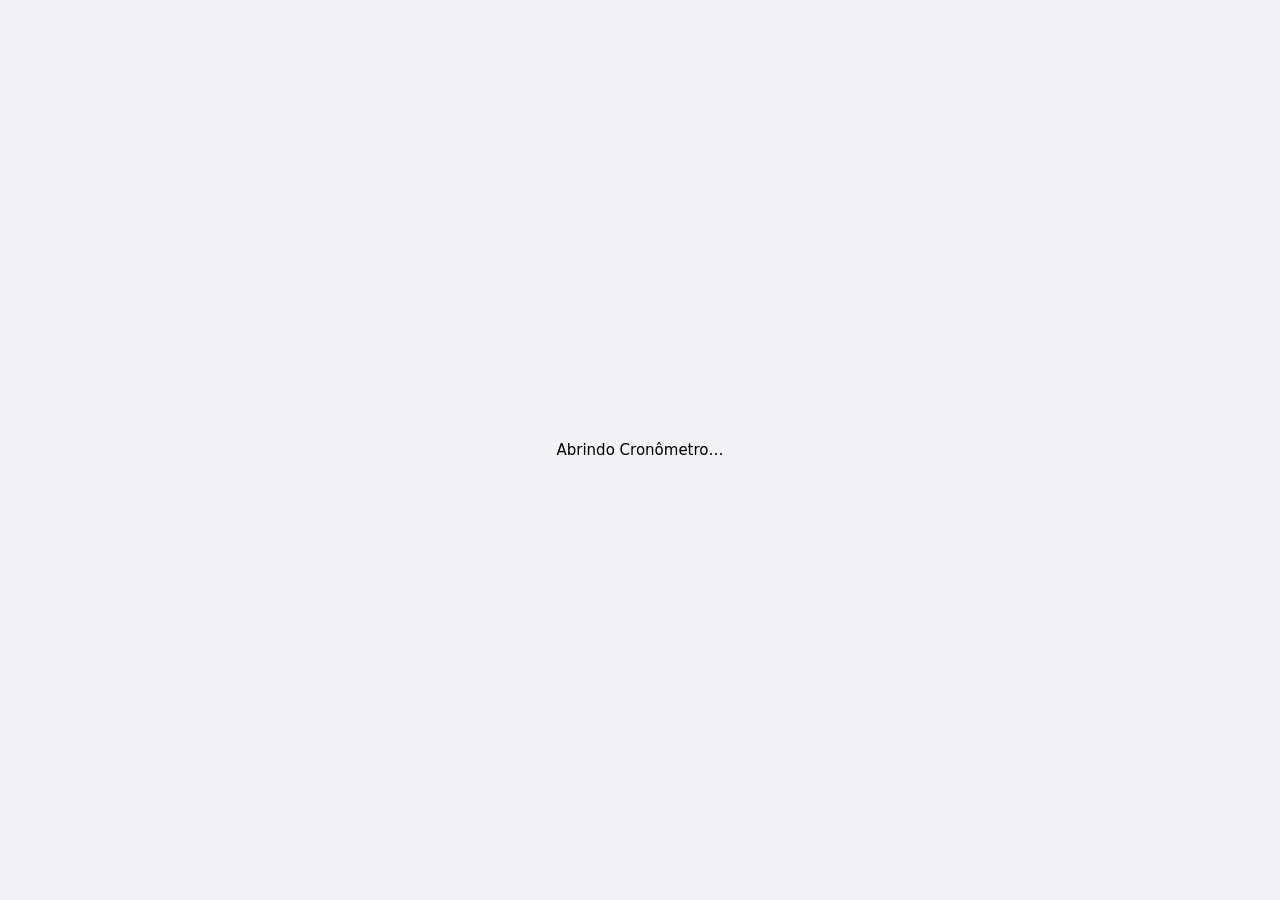
==== commit 966aeab1: "Integra camada visual da apresentação pública" ====
--- a/index.html
+++ b/index.html
@@ -13,12 +13,14 @@
   <link rel="icon" type="image/png" sizes="192x192" href="./app-icon-192.png" />
   <link rel="apple-touch-icon" sizes="180x180" href="./apple-touch-icon.png" />
   <link rel="stylesheet" href="./styles.css" />
+  <link rel="stylesheet" href="./presentation.css" />
   <title>Cronômetro</title>
 </head>
 <body>
   <div id="app"><div class="boot-message">Abrindo Cronômetro…</div></div>
   <div id="toast" class="toast" role="status" aria-live="polite"></div>
-  <script>window.APP_RELEASE="0.8.9";</script>
+  <script>window.APP_RELEASE="0.8.10";</script>
   <script src="./app.js"></script>
+  <script src="./presentation.js"></script>
 </body>
 </html>
--- a/styles.css
+++ b/styles.css
@@ -1469,3 +1469,189 @@
   z-index: 10000 !important;
 }
 
+
+/* ============================================================
+   Demonstração pública — refinamentos de apresentação set/2026
+   ============================================================ */
+
+/* Tipografia um pouco mais compacta para evitar quebras. */
+body{font-size:15px}
+.settings-row{font-size:14.2px}
+.history-card .top strong{font-size:15px}
+.history-meta{font-size:11px}
+.section-label{font-size:11.5px}
+
+/* Área ativa consistente em todas as telas. */
+.area-profile-badge{
+  min-height:22px!important;height:22px!important;box-sizing:border-box!important;
+  padding:3px 9px!important;margin:0 auto 2px!important;font-size:10.8px!important;line-height:14px!important;
+  text-transform:none!important;
+}
+.section-profile-head{display:grid!important;justify-items:center!important;align-content:center!important;gap:1px!important;min-width:0}
+.demo-tab-header{min-height:84px!important;padding-top:9px!important;padding-bottom:9px!important}
+.demo-tab-header .section-profile-head h1{margin:0;line-height:34px!important}
+.demo-main-header>.area-profile-badge{margin-bottom:3px!important}
+
+/* Tela inicial. */
+.model-selected-block{display:grid;justify-items:center;gap:0;margin-top:1px}
+.model-selected-kicker{font-size:10.5px;line-height:13px;color:var(--secondary);font-weight:560;letter-spacing:.01em}
+.model-selected-block .current-model-name{margin:0!important;font-size:14.5px!important;line-height:18px!important}
+.current-title.client-long{font-size:15.2px!important;letter-spacing:-.15px;padding-left:2px;padding-right:2px}
+.demo-pause-status{font-size:10.5px!important;color:var(--secondary)!important;margin-top:2px!important}
+.timer-card{min-height:60px!important}
+.timer-card .name{font-size:12.6px!important}
+.timer-card .time{font-size:23px!important}
+
+/* Tempo total + salvar um pouco menores. */
+.floating-actions.timer-actions{--floating-height:52px!important;gap:8px!important}
+.total-card{padding:5px 8px 5px 4px!important;grid-template-columns:40px minmax(0,1fr)!important;border-radius:18px!important}
+.total-card .total-icon .sf-icon{width:29px!important;height:29px!important}
+.total-card small{font-size:10.5px!important}
+.total-card .total-time{font-size:25px!important}
+.save-btn{border-radius:18px!important;font-size:17px!important;gap:5px!important}
+.save-btn .sf-icon{width:21px!important;height:21px!important}
+
+/* Drawer de áreas e modelos. */
+.models-drawer-head{min-height:66px!important}
+.models-drawer-head>div>strong{font-size:17px!important;white-space:nowrap}
+.models-area-heading{gap:8px!important;align-items:center!important}
+.models-area-name{min-width:0;overflow:hidden;text-overflow:ellipsis;white-space:nowrap}
+.models-count{white-space:nowrap!important;flex:0 0 auto;font-size:10.8px!important}
+.models-area-group .model-row{min-height:52px!important}
+
+/* Histórico / Apagados. */
+.history-trash-button{display:inline-flex!important;align-items:center!important;justify-content:center!important;gap:5px!important;white-space:nowrap!important;font-size:11.5px!important;padding:7px 9px!important;align-self:end!important;margin-bottom:7px!important}
+.history-trash-button .trash-icon-requested{width:14px!important;height:17px!important;display:block;flex:0 0 auto;color:currentColor}
+.history-header>.section-profile-head{align-self:center!important}
+.history-card{padding-top:11px!important;padding-bottom:11px!important;margin:5px 0!important}
+.history-card .history-meta{margin-top:3px!important}
+
+/* Detalhe salvo. */
+.demo-record-head{grid-template-columns:42px minmax(0,1fr) 42px!important}
+.record-detail-heading{grid-column:2;grid-row:1;margin:0;text-align:center;font-size:15px!important;font-weight:620!important;color:var(--secondary);white-space:nowrap}
+.record-client-heading{width:calc(100% - 36px);margin:3px 18px 12px;padding:1px 8px 4px;border:0;background:transparent;color:var(--text);display:flex;align-items:center;justify-content:center;gap:6px;font-size:23px;font-weight:760;line-height:27px;text-align:center}
+.record-client-heading.generic{font-size:20px}
+.record-client-heading .sf-icon{width:16px;height:16px;color:var(--secondary);flex:0 0 auto}
+.record-note-section{margin:0 18px 8px}
+.demo-appointment-note{font-size:13.5px;line-height:18px}
+.demo-add-note{margin:0 18px 8px!important;width:calc(100% - 36px)!important}
+.client-info-disclosure{margin:7px 18px 4px;background:transparent;border-radius:15px;overflow:hidden}
+.client-info-disclosure>summary{list-style:none;cursor:pointer;color:var(--secondary);font-size:11.5px;line-height:16px;padding:8px 2px;display:flex;align-items:center;justify-content:space-between;gap:8px}
+.client-info-disclosure>summary::-webkit-details-marker{display:none}
+.client-info-disclosure>summary::after{content:'⌄';color:var(--accent);font-size:16px;transition:transform .16s ease}
+.client-info-disclosure[open]>summary::after{transform:rotate(180deg)}
+.client-info-tongue{background:var(--card);border:1px solid var(--line);border-radius:14px;padding:10px 12px;font-size:12.5px;line-height:17px;animation:clientTongueIn .18s ease-out both}
+@keyframes clientTongueIn{from{opacity:0;transform:translateY(-5px)}to{opacity:1;transform:translateY(0)}}
+.client-more-button{display:block;margin:2px 18px 7px;padding:4px 0;border:0;background:transparent;color:var(--accent);font-size:10.8px;font-weight:650;text-align:left}
+.record-detail-divider{height:1px;background:var(--line);margin:10px 18px 12px}
+.demo-record-summary{padding:13px 15px!important}
+.record-model-block{display:grid;gap:1px;padding-bottom:10px;border-bottom:1px solid var(--line)}
+.record-low-label{font-size:10.5px;color:var(--secondary);font-weight:560}
+.record-model-name{font-size:19px;line-height:23px;font-weight:760}
+.record-area-line{font-size:10.8px;color:var(--secondary);margin-top:2px}
+.record-time-grid{display:grid;grid-template-columns:repeat(3,minmax(0,1fr));gap:7px;padding-top:10px}
+.record-time-grid>div{display:grid;gap:2px;text-align:center;min-width:0}
+.record-time-grid span{font-size:9.8px;color:var(--secondary);line-height:12px}
+.record-time-grid strong{font-size:14.5px;font-variant-numeric:tabular-nums;white-space:nowrap}
+.demo-record-timers{gap:6px!important}
+.demo-record-timers .record-timer-card{border-radius:17px!important;border-left-width:2px!important}
+.demo-record-timers .record-timer-card>summary{min-height:50px!important;padding:6px 11px!important}
+.demo-record-timers .record-timer-title{font-size:14.2px!important;line-height:17px!important}
+.demo-record-timers .record-timer-time strong{font-size:19px!important}
+.demo-record-timers .record-timer-time .sf-icon{width:18px!important;height:18px!important}
+.record-delete-wrap{display:grid!important;justify-items:center!important;gap:3px!important}
+.record-delete-button{display:inline-flex!important;align-items:center!important;justify-content:center!important;gap:7px!important}
+.record-delete-button .trash-icon-requested{width:16px;height:19px;color:currentColor}
+.record-delete-help{font-size:10px;color:var(--secondary);text-align:center;line-height:14px}
+
+/* Evolução primeiro. */
+.stats-collapsible[open]:first-child{border-color:color-mix(in srgb,var(--accent) 28%,var(--line))}
+.stats-grid{gap:9px!important}
+
+/* Ajustes mais delicados. */
+.demo-settings-main .settings-section{margin-bottom:14px!important}
+.demo-settings-main .settings-card{border-radius:20px!important}
+.demo-settings-main .settings-row{min-height:47px!important;padding-top:0!important;padding-bottom:0!important}
+.settings-icon-label{display:inline-flex;align-items:center;gap:9px;min-width:0}
+.settings-icon-label .sf-icon,.demo-clients-entry .sf-icon{width:19px;height:19px;color:var(--accent);flex:0 0 auto}
+.demo-clients-entry>span:first-child{display:inline-flex;align-items:center;gap:9px}
+.demo-theme-card{padding:10px 11px 11px!important}
+.demo-theme-card h3{text-align:center;margin:0 0 8px;font-size:12px;font-weight:650;color:var(--secondary)}
+.demo-theme-buttons{display:grid;grid-template-columns:repeat(3,minmax(0,1fr));gap:5px;background:color-mix(in srgb,var(--secondary) 8%,transparent);padding:3px;border-radius:999px}
+.demo-theme-buttons button{position:relative;border:0;background:transparent;color:var(--secondary);border-radius:999px;min-height:34px;font-size:12px;font-weight:560}
+.demo-theme-buttons button.selected{background:var(--tabbar-selected-bg,var(--card));color:var(--text);font-weight:760;box-shadow:0 2px 8px rgba(0,0,0,.05)}
+.demo-areas-card{padding:7px 10px 9px!important}
+.demo-active-area{display:flex;align-items:center;justify-content:space-between;gap:10px;padding:6px 5px 9px;border-bottom:1px solid var(--line);font-size:12px}.demo-active-area span{color:var(--secondary)}
+.demo-area-row{display:grid;grid-template-columns:minmax(0,1fr) auto;gap:8px;align-items:center;padding:9px 5px;border-bottom:1px solid var(--line)}
+.demo-area-copy{display:grid;gap:2px;min-width:0}.demo-area-copy strong{font-size:13.5px;white-space:nowrap;overflow:hidden;text-overflow:ellipsis}.demo-area-copy small{font-size:10px;color:var(--secondary)}
+.demo-area-actions{display:flex;gap:4px}.demo-area-actions button{border:0;background:color-mix(in srgb,var(--secondary) 9%,transparent);color:var(--accent);padding:6px 7px;border-radius:9px;font-size:10px}.demo-area-actions button.danger{color:var(--delete-fixed)}
+.demo-add-area{width:100%;border:0;background:transparent;color:var(--accent);font-size:12px;font-weight:650;padding:10px 5px 4px;text-align:center}
+.data-backup-card{border-radius:20px!important}
+.data-backup-row{min-height:58px!important;padding-top:7px!important;padding-bottom:7px!important}
+.data-backup-row-title{font-size:13.5px!important}.data-backup-row-subtitle{font-size:10.5px!important;line-height:14px!important}
+.data-export-other .settings-row{min-height:45px!important}
+.backup-alert{padding-top:10px!important;padding-bottom:10px!important}
+
+/* Diretório de clientes. */
+.clients-directory-screen{padding-top:8px!important}
+.client-letter-group{margin:0 18px 14px}.client-letter-group>h3{margin:0 3px 6px;color:var(--secondary);font-size:12px;font-weight:760}
+.client-directory-card{background:var(--card);border-radius:19px;overflow:hidden}
+.client-directory-row{width:100%;min-height:50px;padding:7px 12px;border:0;border-bottom:1px solid var(--line);background:transparent;color:var(--text);display:flex;align-items:center;justify-content:space-between;gap:10px;text-align:left}.client-directory-row:last-child{border-bottom:0}
+.client-directory-row>span:first-child{display:grid;gap:2px;min-width:0}.client-directory-row strong{font-size:13.5px;white-space:nowrap;overflow:hidden;text-overflow:ellipsis}.client-directory-row small{font-size:10.5px;color:var(--secondary)}.client-directory-row>span:last-child{font-size:10.5px;color:var(--secondary);white-space:nowrap}
+
+/* Perfil de cliente. */
+.demo-client-profile{padding:12px 13px 15px!important}
+.demo-client-head{display:grid!important;grid-template-columns:34px minmax(0,1fr) 34px!important;align-items:center!important}
+.demo-client-head>span{width:34px}
+.demo-client-name{grid-column:2;border:0;background:transparent;color:var(--text);min-width:0;display:flex;align-items:center;justify-content:center;gap:6px;padding:3px;font-size:20px;font-weight:760;text-align:center}.demo-client-name span{min-width:0;overflow:hidden;text-overflow:ellipsis}.demo-client-name .sf-icon{width:14px;height:14px;color:var(--secondary);flex:0 0 auto}
+.demo-client-head .client-profile-close{grid-column:3}
+.client-contact-strip{background:var(--bg);border-radius:14px;padding:8px 10px;margin:4px 0 8px}.client-contact-strip span{display:flex;align-items:center;justify-content:space-between;gap:8px}.client-contact-strip small{font-size:10px;color:var(--secondary)}.client-contact-strip strong{font-size:12.5px;font-weight:650}
+.client-count-row{display:flex;align-items:center;justify-content:space-between;background:var(--bg);border-radius:14px;padding:9px 10px;margin-bottom:8px;font-size:12px}.client-count-row span{color:var(--secondary)}.client-count-row strong{font-size:15px}
+.client-average-card{background:var(--bg);border-radius:16px;padding:10px;margin-bottom:8px;display:grid;justify-items:center;gap:3px}.client-average-card small{font-size:10px;color:var(--secondary)}.client-average-card strong{display:flex;align-items:center;gap:6px;font-size:18px;font-variant-numeric:tabular-nums}.client-average-card .sf-icon{width:18px;height:18px;color:var(--accent)}
+.client-chart-button{width:100%;border:0;background:color-mix(in srgb,var(--accent) 10%,var(--bg));color:var(--accent);border-radius:14px;min-height:42px;display:flex;align-items:center;justify-content:center;gap:7px;font-size:12px;font-weight:700}.client-chart-button .sf-icon{width:17px;height:17px}
+.unified-notes-card{background:var(--bg);border-radius:16px;padding:10px 11px}.unified-notes-card p{margin:0;padding:6px 0;border-bottom:1px solid var(--line);font-size:12.5px;line-height:17px}.unified-notes-card p:last-child{border-bottom:0}.unified-notes-card p.muted{color:var(--secondary)}
+.attendance-notes .client-note-entry{padding:9px 10px}.attendance-notes .client-note-entry .meta{font-size:10px}.attendance-notes .client-note-entry p{font-size:12.5px;line-height:17px}.attendance-notes .client-record-open{font-size:10.8px}
+
+/* Gráfico de linhas de cada cliente. */
+.client-chart-wrap{position:fixed;inset:0;z-index:10001;background:rgba(0,0,0,.4);display:grid;place-items:center;padding:18px}
+.client-chart-card{width:min(100%,390px);max-height:min(82dvh,720px);overflow:auto;border-radius:28px;background:var(--card);color:var(--text);box-shadow:0 22px 70px rgba(0,0,0,.28);padding:14px}
+.client-chart-head{display:grid;grid-template-columns:38px 1fr 38px;align-items:center;gap:6px}.client-chart-head>button{width:34px;height:34px;border:0;border-radius:50%;background:var(--bg);color:var(--text);display:grid;place-items:center}.client-chart-head>button .sf-icon{width:18px;height:18px}.client-chart-head>div{text-align:center}.client-chart-head small{display:block;color:var(--secondary);font-size:10px}.client-chart-head h2{margin:1px 0 0;font-size:17px}
+.client-chart-subtitle{margin:9px 4px 5px;color:var(--secondary);font-size:11px;line-height:15px;text-align:center}
+.client-line-chart{width:100%;height:auto;display:block;overflow:visible;margin-top:4px}.client-chart-grid{stroke:var(--line);stroke-width:1}.client-chart-axis,.client-chart-date{fill:var(--secondary);font-size:8px}.client-chart-line{stroke:var(--accent);stroke-width:2.2;stroke-linecap:round;stroke-linejoin:round}.client-chart-dot{fill:var(--card);stroke:var(--accent);stroke-width:2.5}
+
+/* Folha de detalhes da tela inicial: menor e animada. */
+.demo-details-sheet{max-height:72dvh!important;border:1px solid color-mix(in srgb,var(--secondary) 24%,transparent)!important;border-bottom:0!important;animation:demoSheetUp .22s cubic-bezier(.2,.8,.2,1) both!important;box-shadow:0 -12px 42px rgba(0,0,0,.14)!important}
+@keyframes demoSheetUp{from{transform:translateY(34px);opacity:.72}to{transform:translateY(0);opacity:1}}
+
+/* Aviso permanente até fechar; reaparece a cada recarga real. */
+.demo-presentation-notice{position:fixed;z-index:20000;top:calc(8px + env(safe-area-inset-top));right:10px;width:min(330px,calc(100vw - 20px));background:color-mix(in srgb,var(--card) 94%,transparent);color:var(--text);border:1px solid var(--line);border-radius:18px;padding:12px 38px 11px 13px;box-shadow:0 14px 38px rgba(0,0,0,.16);-webkit-backdrop-filter:blur(18px) saturate(140%);backdrop-filter:blur(18px) saturate(140%);animation:demoNoticeIn .2s ease-out both}
+.demo-presentation-notice>button{position:absolute;right:7px;top:7px;width:27px;height:27px;border:0;border-radius:50%;background:color-mix(in srgb,var(--secondary) 10%,transparent);color:var(--secondary);display:grid;place-items:center;padding:0}.demo-presentation-notice>button .sf-icon{width:14px;height:14px}.demo-presentation-notice strong{font-size:12.5px}.demo-presentation-notice p{margin:4px 0 0;color:var(--secondary);font-size:10.8px;line-height:15px}
+@keyframes demoNoticeIn{from{opacity:0;transform:translateY(-7px)}to{opacity:1;transform:none}}
+
+@media(max-width:360px){
+  .record-time-grid{gap:4px}.record-time-grid span{font-size:9px}.record-time-grid strong{font-size:13.5px}
+  .demo-area-actions button{padding:5px 5px;font-size:9.5px}
+  .current-title.client-long{font-size:14.2px!important}
+}
+
+.demo-record-date{display:flex!important;width:max-content!important;max-width:calc(100% - 36px)!important;margin:-9px auto 10px!important;padding:3px 7px!important;border:0!important;background:transparent!important;color:var(--secondary)!important;font-size:10.5px!important;gap:4px!important;align-items:center!important}.demo-record-date .sf-icon{width:11px!important;height:11px!important}
+
+/* Igualdade exata do selo de área ativa no cabeçalho de Registros. */
+.history-header>.section-profile-head>.area-profile-badge{
+  min-height:22px!important;height:22px!important;padding:3px 9px!important;line-height:14px!important;
+}
+
+
+/* ===== Apresentação pública sem conceito de áreas ===== */
+.area-profile-badge,.stats-area-filter,.record-area-line,.demo-areas-card,.demo-active-area,.demo-area-row,.demo-add-area,.area-type-pill,.model-area-row,.models-area-heading,.models-area-title,.models-area-empty{display:none!important}
+.demo-main-header{padding-top:calc(12px + env(safe-area-inset-top))!important}
+.models-drawer-head>div{display:grid;gap:2px;text-align:center;min-width:0}
+.models-drawer-head .presentation-model-count{font-size:10.5px;color:var(--secondary);font-weight:560;line-height:1.2}
+.presentation-model-list{display:grid;gap:0;background:var(--card);border-radius:18px;overflow:hidden}
+.presentation-model-list .model-row{border-bottom:1px solid var(--line);border-radius:0!important;background:var(--card)!important;min-height:52px}
+.presentation-model-list .model-row:last-child{border-bottom:0}
+.presentation-model-list .model-main{min-width:0;flex:1;padding:10px 12px;border:0;background:transparent;text-align:left}
+.presentation-model-list .model-more{margin-right:7px}
+.history-header>h1{margin:0;text-align:center}
+.demo-tab-header{min-height:74px!important;padding-top:calc(8px + env(safe-area-inset-top))!important}
+@media(max-width:370px){.demo-tab-header h1{font-size:22px!important}.models-drawer-head strong{font-size:15px}}
--- a/presentation.css
+++ b/presentation.css
@@ -0,0 +1,106 @@
+/* Elementos exclusivos da apresentação pública. */
+.demo-presentation-backdrop{
+  position:fixed;
+  inset:0;
+  z-index:19990;
+  background:rgba(0,0,0,.16);
+  -webkit-backdrop-filter:blur(1.5px);
+  backdrop-filter:blur(1.5px);
+  animation:presentationBackdropIn .2s ease-out both;
+}
+
+.demo-presentation-notice{
+  position:fixed!important;
+  z-index:20000!important;
+  top:50%!important;
+  left:50%!important;
+  right:auto!important;
+  width:min(390px,calc(100vw - 36px))!important;
+  padding:21px 48px 20px 20px!important;
+  transform:translate(-50%,-50%)!important;
+  border:1px solid color-mix(in srgb,#ff9500 48%,var(--line))!important;
+  border-radius:24px!important;
+  background:color-mix(in srgb,var(--card) 97%,transparent)!important;
+  box-shadow:
+    0 0 0 1px rgba(255,149,0,.08),
+    0 0 34px rgba(255,149,0,.22),
+    0 22px 60px rgba(0,0,0,.20)!important;
+  -webkit-backdrop-filter:blur(24px) saturate(145%)!important;
+  backdrop-filter:blur(24px) saturate(145%)!important;
+  animation:presentationNoticeIn .24s cubic-bezier(.2,.8,.2,1) both!important;
+}
+
+.demo-presentation-notice .presentation-notice-icon{
+  width:44px;
+  height:44px;
+  margin:0 0 12px;
+  border-radius:14px;
+  display:grid;
+  place-items:center;
+  font-size:25px;
+  line-height:1;
+  background:rgba(255,149,0,.13);
+  box-shadow:inset 0 0 0 1px rgba(255,149,0,.18);
+}
+
+.demo-presentation-notice strong{
+  display:block;
+  font-size:16px!important;
+  line-height:21px;
+  font-weight:750;
+  letter-spacing:-.01em;
+}
+
+.demo-presentation-notice p{
+  margin:7px 0 0!important;
+  color:var(--secondary)!important;
+  font-size:12.5px!important;
+  line-height:18px!important;
+}
+
+.demo-presentation-notice>button{
+  position:absolute!important;
+  top:12px!important;
+  right:12px!important;
+  width:32px!important;
+  height:32px!important;
+  border:0!important;
+  border-radius:50%!important;
+  display:grid!important;
+  place-items:center!important;
+  padding:0!important;
+  background:color-mix(in srgb,var(--secondary) 11%,transparent)!important;
+  color:var(--secondary)!important;
+}
+
+.demo-presentation-notice>button .sf-icon{
+  width:15px!important;
+  height:15px!important;
+}
+
+@keyframes presentationBackdropIn{
+  from{opacity:0}
+  to{opacity:1}
+}
+
+@keyframes presentationNoticeIn{
+  from{opacity:0;transform:translate(-50%,-48%) scale(.97)}
+  to{opacity:1;transform:translate(-50%,-50%) scale(1)}
+}
+
+@media(max-width:420px){
+  .demo-presentation-notice{
+    width:calc(100vw - 28px)!important;
+    padding:19px 45px 18px 18px!important;
+    border-radius:22px!important;
+  }
+  .demo-presentation-notice .presentation-notice-icon{
+    width:40px;
+    height:40px;
+    font-size:23px;
+  }
+}
+
+@media(prefers-reduced-motion:reduce){
+  .demo-presentation-backdrop,.demo-presentation-notice{animation:none!important}
+}
